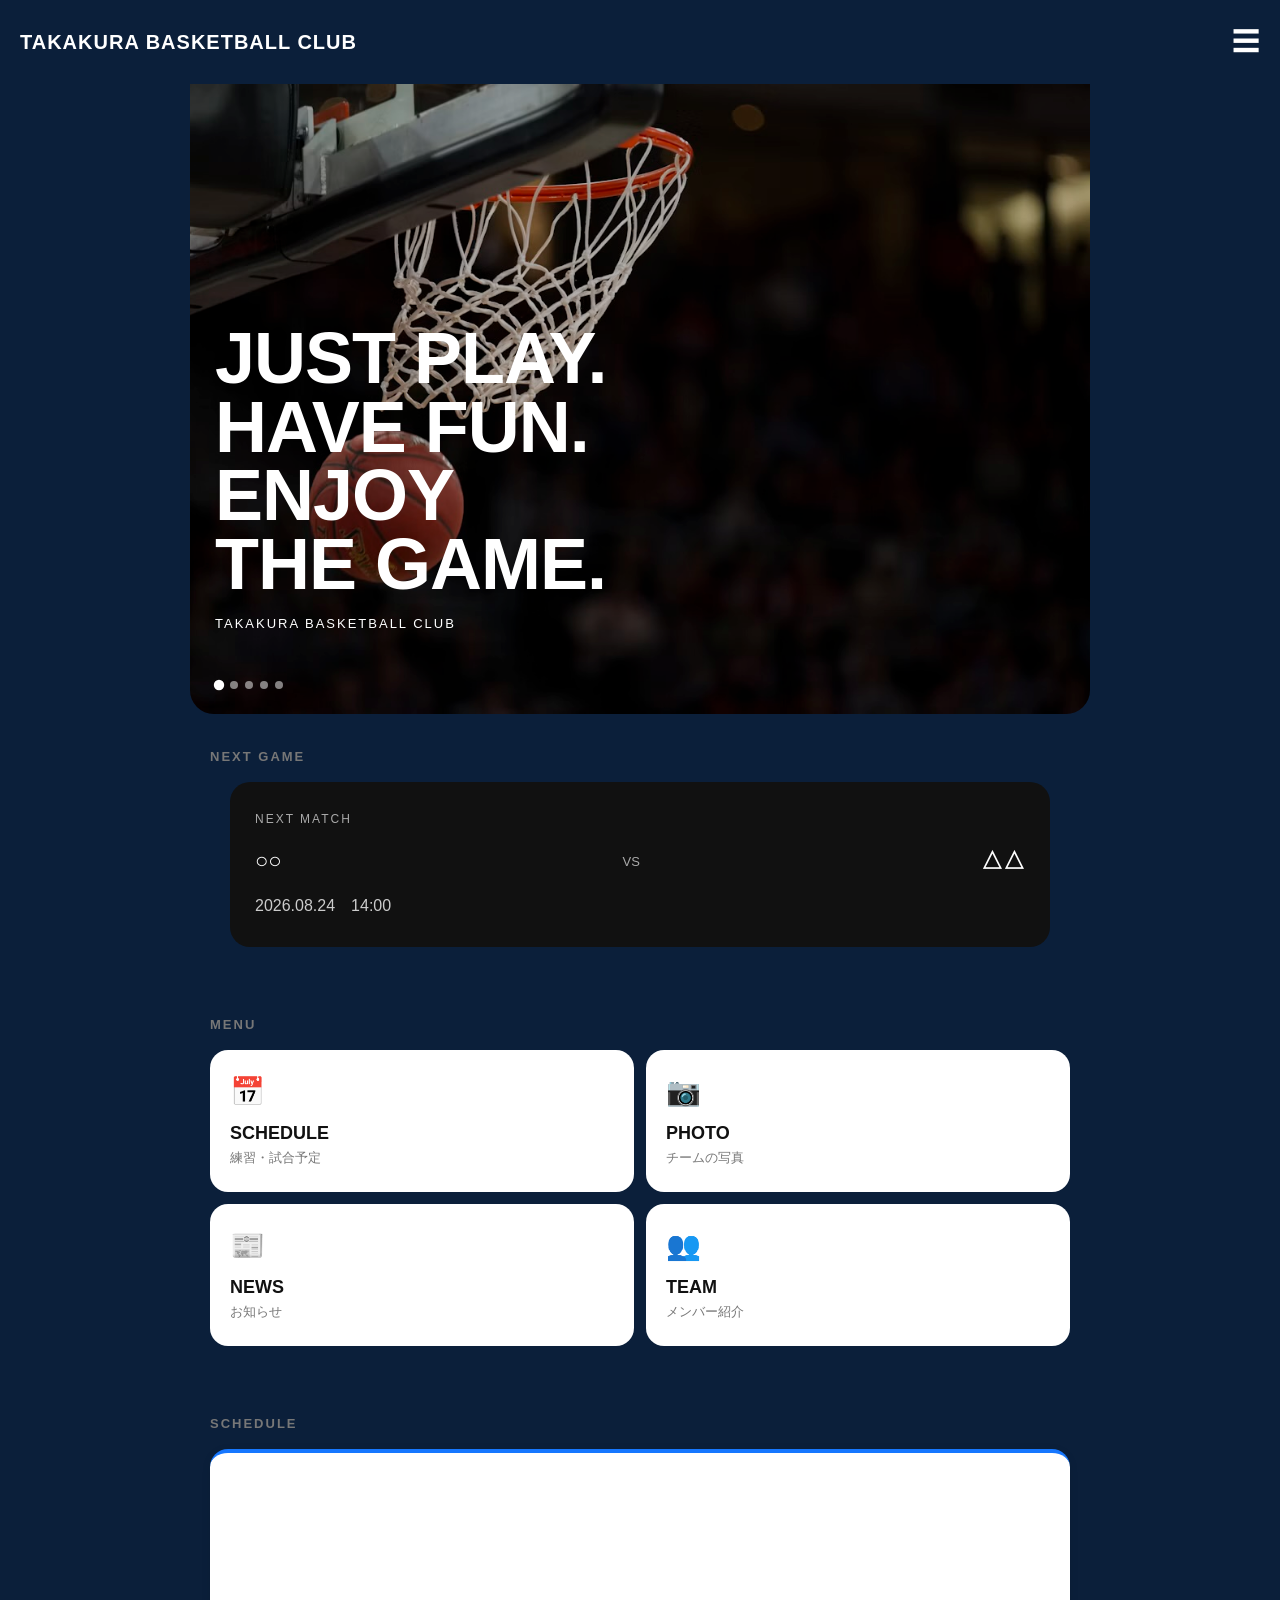
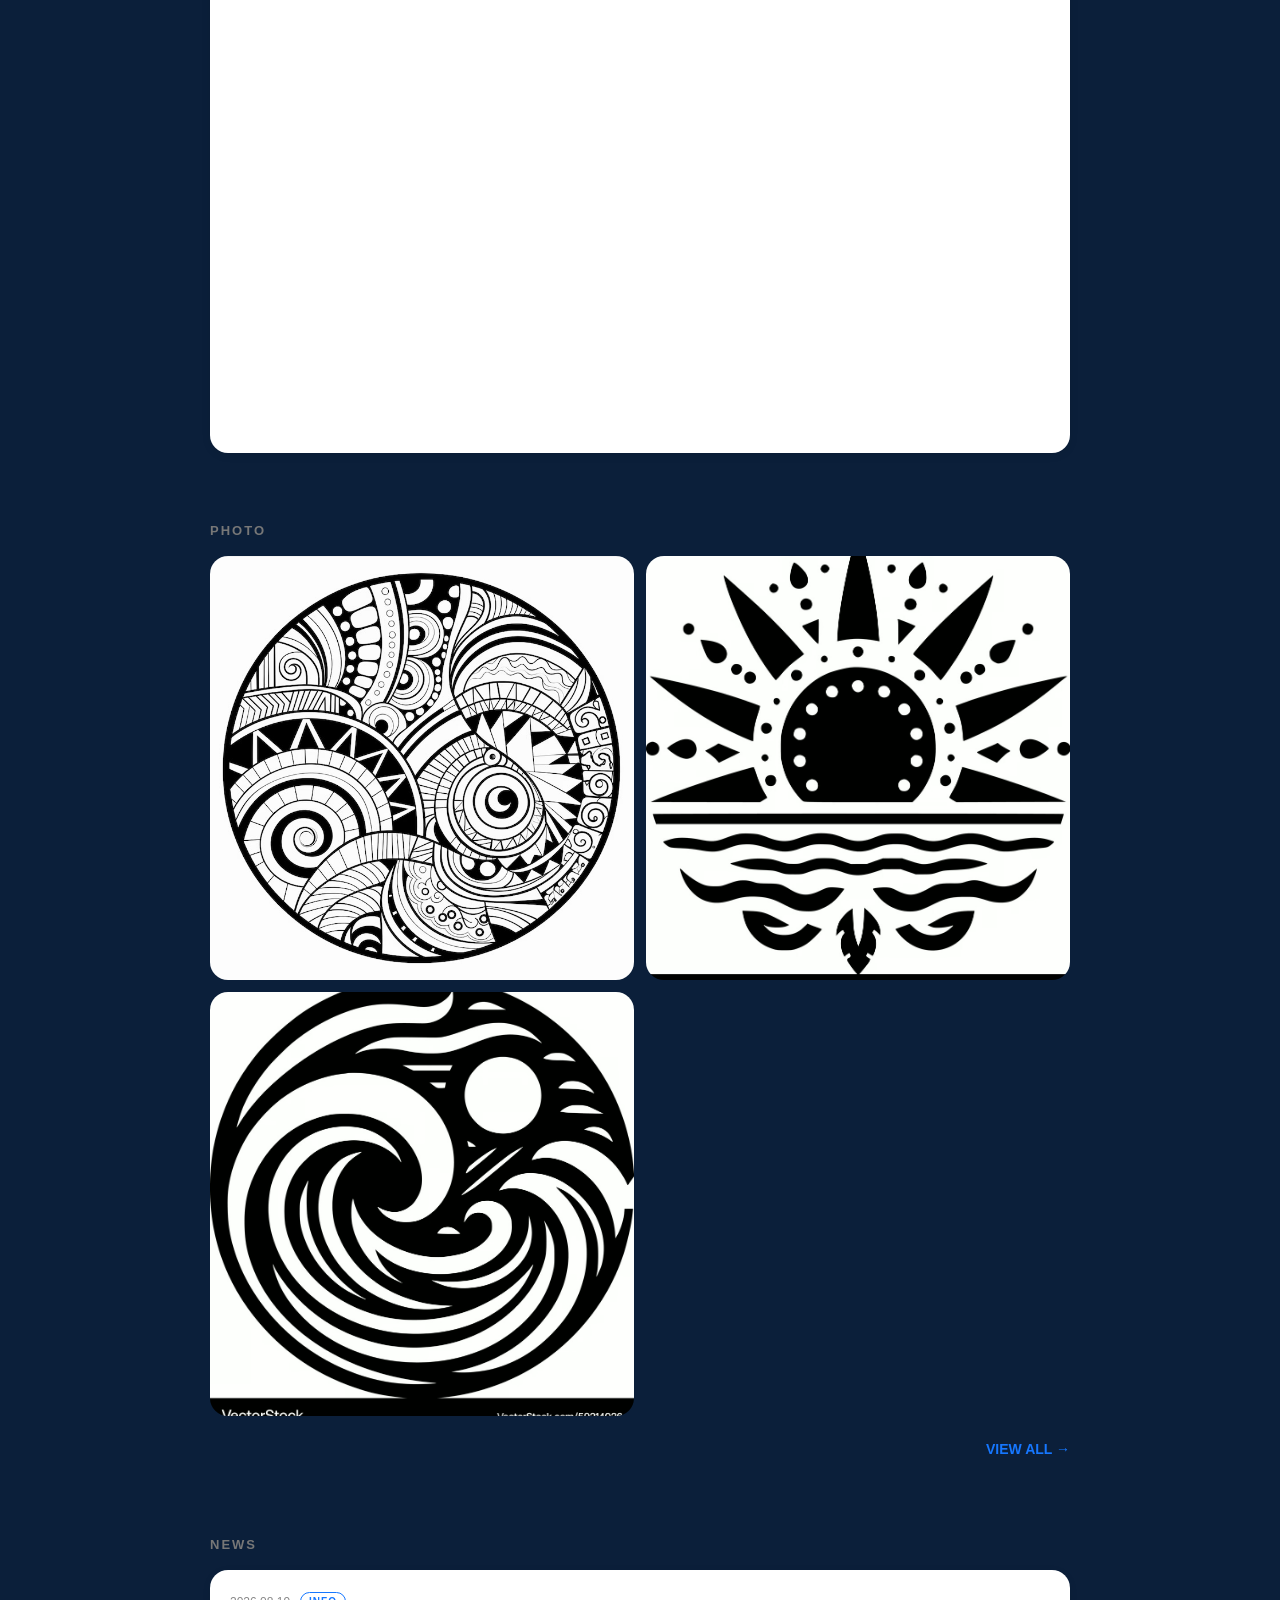
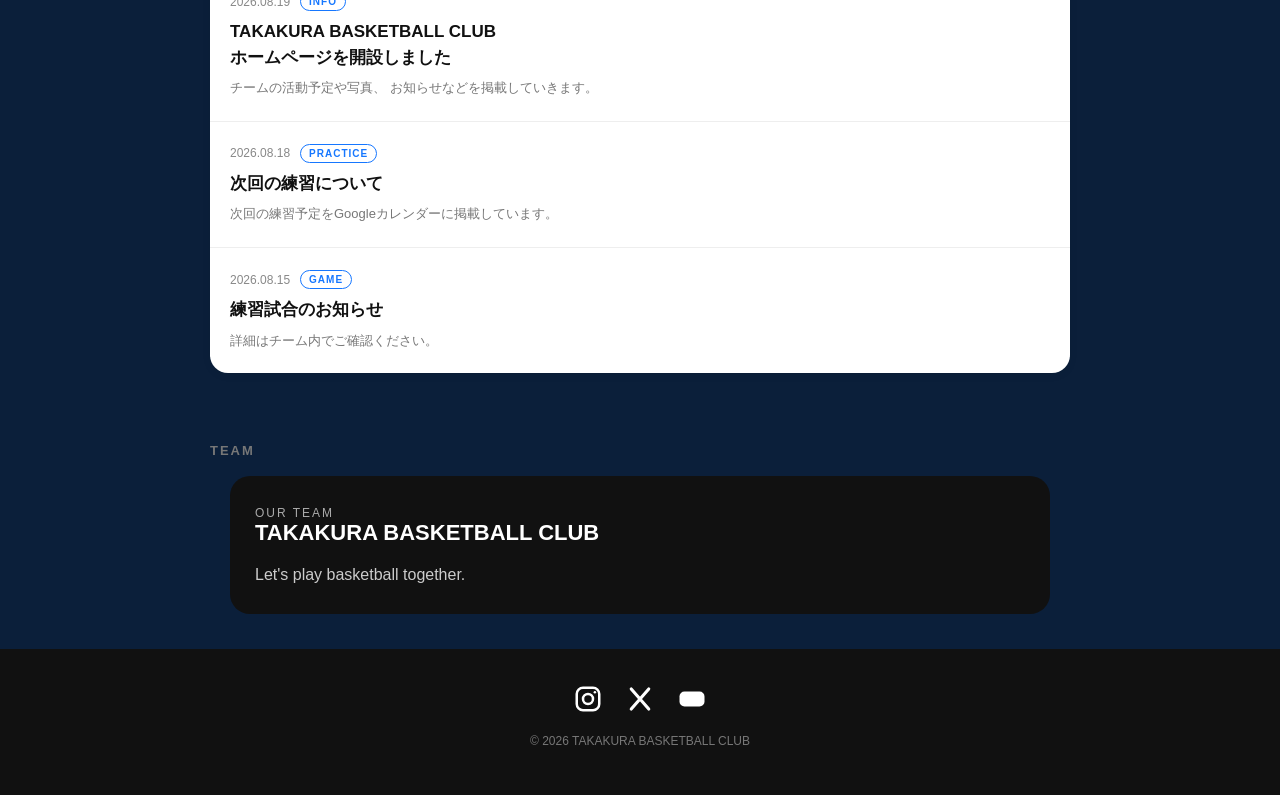
==== index.html @ fc7821ed "index.html を更新" ====
<!DOCTYPE html>
<html lang="ja">

<head>
  <meta charset="UTF-8">
  <meta name="viewport" content="width=device-width, initial-scale=1.0">

  <title>TAKAKURA BASKETBALL CLUB</title>

  <link rel="stylesheet" href="style.css">

  <link
    rel="icon"
    href="ED4C5B30-9C4A-443C-A6EE-A6A13FF634B4.jpeg">

  <link
    rel="apple-touch-icon"
    href="ED4C5B30-9C4A-443C-A6EE-A6A13FF634B4.jpeg">
</head>


<body>

  <!-- =========================
       HEADER
  ========================== -->

  <header>

    <h1>TAKAKURA BASKETBALL CLUB</h1>

    <button
      class="menu-button"
      onclick="toggleMenu()"
      aria-label="メニュー">

      ☰

    </button>

  </header>


  <!-- =========================
       MOBILE MENU
  ========================== -->

  <nav id="mobile-menu" class="mobile-menu">

    <a href="index.html">HOME</a>

    <a href="schedule.html">SCHEDULE</a>

    <a href="photo.html">PHOTO</a>

    <a href="news.html">NEWS</a>

    <a href="team.html">TEAM</a>
    
    <a href="access.html">ACCESS</a>

  </nav>


  <!-- =========================
       MAIN
  ========================== -->

  <main>


    <!-- =========================
         HERO CAROUSEL
    ========================== -->

    <div class="hero-carousel">

      <div class="hero-slides">

        <div class="hero-slide active">
          <img
            src="IMG_7666.jpeg"
            alt="TAKAKURA BASKETBALL CLUB">
        </div>

        <div class="hero-slide">
          <img
            src="IMG_7667.jpeg"
            alt="TAKAKURA BASKETBALL CLUB">
        </div>

        <div class="hero-slide">
          <img
            src="IMG_7668.jpeg"
            alt="TAKAKURA BASKETBALL CLUB">
        </div>

        <div class="hero-slide">
          <img
            src="IMG_7669.jpeg"
            alt="TAKAKURA BASKETBALL CLUB">
        </div>

        <div class="hero-slide">
          <img
            src="IMG_7670.jpeg"
            alt="TAKAKURA BASKETBALL CLUB">
        </div>

      </div>


      <!-- HERO TEXT -->

      <div class="hero-text">

        <h2>
          JUST PLAY.<br>
          HAVE FUN.<br>
          ENJOY<br>
          THE GAME.
        </h2>

        <p>TAKAKURA BASKETBALL CLUB</p>

      </div>


      <!-- HERO DOTS -->

      <div class="hero-dots">

        <button
          class="hero-dot active"
          onclick="showSlide(0)"
          aria-label="1枚目">
        </button>

        <button
          class="hero-dot"
          onclick="showSlide(1)"
          aria-label="2枚目">
        </button>

        <button
          class="hero-dot"
          onclick="showSlide(2)"
          aria-label="3枚目">
        </button>

        <button
          class="hero-dot"
          onclick="showSlide(3)"
          aria-label="4枚目">
        </button>

        <button
          class="hero-dot"
          onclick="showSlide(4)"
          aria-label="5枚目">
        </button>

      </div>

    </div>


    <!-- =========================
         NEXT GAME
    ========================== -->

    <section>

      <h2>NEXT GAME</h2>

      <div class="next-game">

        <div class="label">
          NEXT MATCH
        </div>

        <div class="match">

          <div class="team">○○</div>

          <div class="vs">VS</div>

          <div class="team">△△</div>

        </div>

        <div class="date">
          2026.08.24　14:00
        </div>

      </div>

    </section>


    <!-- =========================
         MENU
    ========================== -->

    <section>

      <h2>MENU</h2>

      <div class="cards">


        <!-- SCHEDULE -->

        <a href="schedule.html" class="card">

          <div class="card-icon">📅</div>

          <h3>SCHEDULE</h3>

          <p>練習・試合予定</p>

        </a>


        <!-- PHOTO -->

        <a href="photo.html" class="card">

          <div class="card-icon">📷</div>

          <h3>PHOTO</h3>

          <p>チームの写真</p>

        </a>


        <!-- NEWS -->

        <a href="news.html" class="card">

          <div class="card-icon">📰</div>

          <h3>NEWS</h3>

          <p>お知らせ</p>

        </a>


        <!-- TEAM -->

        <a href="team.html" class="card">

          <div class="card-icon">👥</div>

          <h3>TEAM</h3>

          <p>メンバー紹介</p>

        </a>

      </div>

    </section>


    <!-- =========================
         SCHEDULE
    ========================== -->

    <section id="schedule">

      <h2>SCHEDULE</h2>

      <div class="calendar-card">

        <iframe
          src="https://calendar.google.com/calendar/embed?src=590719e72a321ed0e61c6f2a40fccb9ac70e340b6d6cef74e78a7509a7b60d0a%40group.calendar.google.com&ctz=Asia%2FTokyo&mode=AGENDA"
          title="TAKAKURA BASKETBALL CLUB スケジュール"
          scrolling="no">
        </iframe>

      </div>

    </section>


    <!-- =========================
         PHOTO
    ========================== -->

    <section id="photo">

      <h2>PHOTO</h2>

      <div class="photo-grid">

        <img
          src="IMG_7628.jpeg"
          alt="TAKAKURA BASKETBALL CLUB チーム写真">

        <img
          src="IMG_7629.jpeg"
          alt="TAKAKURA BASKETBALL CLUB チーム写真">

        <img
          src="IMG_7630.jpeg"
          alt="TAKAKURA BASKETBALL CLUB チーム写真">

      </div>


      <a
        href="https://drive.google.com/drive/folders/1C9hTGLXTgDpgsu9-LzJbwQTJBK5W1DLP"
        class="view-all"
        target="_blank"
        rel="noopener noreferrer">

        VIEW ALL →

      </a>

    </section>


    <!-- =========================
         NEWS
    ========================== -->

    <section id="news">

      <h2>NEWS</h2>

      <div class="news-list">


        <article class="news-item">

          <div class="news-meta">

            <span class="news-date">
              2026.08.19
            </span>

            <span class="news-category">
              INFO
            </span>

          </div>

          <h3>
            TAKAKURA BASKETBALL CLUB<br>
            ホームページを開設しました
          </h3>

          <p>
            チームの活動予定や写真、
            お知らせなどを掲載していきます。
          </p>

        </article>


        <article class="news-item">

          <div class="news-meta">

            <span class="news-date">
              2026.08.18
            </span>

            <span class="news-category">
              PRACTICE
            </span>

          </div>

          <h3>
            次回の練習について
          </h3>

          <p>
            次回の練習予定をGoogleカレンダーに掲載しています。
          </p>

        </article>


        <article class="news-item">

          <div class="news-meta">

            <span class="news-date">
              2026.08.15
            </span>

            <span class="news-category">
              GAME
            </span>

          </div>

          <h3>
            練習試合のお知らせ
          </h3>

          <p>
            詳細はチーム内でご確認ください。
          </p>

        </article>

      </div>

    </section>


    <!-- =========================
         TEAM
    ========================== -->

    <section id="member">

      <h2>TEAM</h2>

      <div class="next-game">

        <div class="label">
          OUR TEAM
        </div>

        <div class="team">
          TAKAKURA BASKETBALL CLUB
        </div>

        <div class="date">
          Let's play basketball together.
        </div>

      </div>

    </section>


  </main>


  <!-- =========================
       FOOTER
  ========================== -->

  <footer>

    <div class="social-links">


      <!-- INSTAGRAM -->

      <a
        href="#"
        class="social-icon"
        aria-label="Instagram">

        <svg
          viewBox="0 0 24 24"
          aria-hidden="true">

          <rect
            x="3"
            y="3"
            width="18"
            height="18"
            rx="5"
            fill="none"
            stroke="currentColor"
            stroke-width="2">
          </rect>

          <circle
            cx="12"
            cy="12"
            r="4"
            fill="none"
            stroke="currentColor"
            stroke-width="2">
          </circle>

          <circle
            cx="17.5"
            cy="6.5"
            r="1"
            fill="currentColor">
          </circle>

        </svg>

      </a>


      <!-- X -->

      <a
        href="#"
        class="social-icon"
        aria-label="X">

        <svg
          viewBox="0 0 24 24"
          aria-hidden="true">

          <path
            d="M5 4 L19 20 M19 4 L5 20"
            fill="none"
            stroke="currentColor"
            stroke-width="2.5"
            stroke-linecap="round">
          </path>

        </svg>

      </a>


      <!-- YOUTUBE -->

      <a
        href="#"
        class="social-icon"
        aria-label="YouTube">

        <svg
          viewBox="0 0 24 24"
          aria-hidden="true">

          <rect
            x="2"
            y="6"
            width="20"
            height="12"
            rx="4"
            fill="currentColor">
          </rect>

          <polygon
            points="10,9 10,15 16,12"
            fill="white">
          </polygon>

        </svg>

      </a>

    </div>


    <p>
      © 2026 TAKAKURA BASKETBALL CLUB
    </p>

  </footer>


  <!-- JavaScript -->

  <script src="script.js"></script>

</body>

</html>
---- style.css ----
/* ==================================================
   01. BASIC
================================================== */

* {
  box-sizing: border-box;
}

html {
  scroll-behavior: smooth;
}

body {
  margin: 0;
  font-family:
    -apple-system,
    BlinkMacSystemFont,
    "Helvetica Neue",
    "Hiragino Kaku Gothic ProN",
    "Yu Gothic",
    sans-serif;

  background: #0b1f3a;
  color: #1677ff;
}


/* ==================================================
   02. HEADER
================================================== */

header {
  background: #0b1f3a;
  color: white;

  padding: 18px 20px;

  display: flex;
  justify-content: space-between;
  align-items: center;
}

header h1 {
  margin: 0;

  font-size: 20px;
  letter-spacing: 1px;
}


/* ==================================================
   03. HAMBURGER MENU
================================================== */

.menu-button {
  border: none;
  background: transparent;

  color: white;

  font-size: 28px;

  cursor: pointer;

  padding: 5px 0 5px 10px;
}

.mobile-menu {
  display: none;

  position: absolute;

  top: 70px;
  left: 0;
  right: 0;

  background: white;

  padding: 10px 20px 20px;

  box-shadow: 0 8px 20px rgba(0, 0, 0, 0.08);

  z-index: 999;
}

.mobile-menu.open {
  display: flex;
  flex-direction: column;
}

.mobile-menu a {
  padding: 16px 5px;

  border-bottom: 1px solid #eeeeee;

  color: #111111;

  text-decoration: none;

  font-size: 14px;
  font-weight: 700;
}

.mobile-menu a:last-child {
  border-bottom: none;
}

.mobile-menu a:active {
  color: #1677ff;
}


/* ==================================================
   04. MAIN
================================================== */

main {
  max-width: 900px;
  margin: 0 auto;
}


/* ==================================================
   05. HERO CAROUSEL
================================================== */

.hero-carousel {
  position: relative;

  width: 100%;
  height: 70vh;

  min-height: 430px;
  max-height: 700px;

  overflow: hidden;

  border-radius: 0 0 24px 24px;
}

.hero-slides {
  width: 100%;
  height: 100%;
}

.hero-slide {
  position: absolute;
  inset: 0;

  opacity: 0;

  transition: opacity 0.8s ease;
}

.hero-slide.active {
  opacity: 1;
}

.hero-slide img {
  width: 100%;
  height: 100%;

  object-fit: cover;

  display: block;
}


/* HERO OVERLAY */

.hero-carousel::after {
  content: "";

  position: absolute;
  inset: 0;

  background: rgba(0, 0, 0, 0.28);

  pointer-events: none;
}


/* HERO TEXT */

.hero-text {
  position: absolute;

  z-index: 2;

  left: 25px;
  bottom: 70px;

  color: white;
}

.hero-text h2 {
  margin: 0;

  font-size: clamp(36px, 9vw, 72px);

  line-height: 0.95;

  letter-spacing: -1px;
}

.hero-text p {
  margin-top: 18px;

  font-size: 13px;

  letter-spacing: 2px;
}


/* HERO DOTS */

.hero-dots {
  position: absolute;

  z-index: 3;

  bottom: 25px;
  left: 25px;

  display: flex;
  gap: 7px;
}

.hero-dot {
  width: 8px;
  height: 8px;

  padding: 0;

  border: none;

  border-radius: 50%;

  background: rgba(255, 255, 255, 0.5);

  cursor: pointer;
}

.hero-dot.active {
  background: white;

  transform: scale(1.3);
}


/* ==================================================
   06. COMMON SECTION
================================================== */

section {
  padding: 35px 20px;
}

section h2 {
  font-size: 13px;

  letter-spacing: 2px;

  margin: 0 0 18px;

  color: #777;
}


/* ==================================================
   07. NEXT GAME
================================================== */

.next-game {
  background: #111;

  color: white;

  border-radius: 20px;

  padding: 30px 25px;

  margin: 0 20px;
}

.next-game .label {
  color: #aaa;

  font-size: 12px;

  letter-spacing: 2px;
}

.match {
  display: flex;

  justify-content: space-between;
  align-items: center;

  margin-top: 20px;
}

.team {
  font-size: 22px;

  font-weight: bold;
}

.vs {
  font-size: 13px;

  color: #aaa;
}

.date {
  margin-top: 20px;

  color: #ccc;
}


/* ==================================================
   08. MENU CARDS
================================================== */

.cards {
  display: grid;

  grid-template-columns: repeat(2, 1fr);

  gap: 12px;
}

.card {
  background: white;

  border-radius: 18px;

  padding: 25px 20px;

  text-decoration: none;

  color: #111;

  transition: transform 0.2s;
}

.card:hover {
  transform: translateY(-3px);
}

.card-icon {
  font-size: 28px;
}

.card h3 {
  margin: 15px 0 5px;

  font-size: 18px;
}

.card p {
  margin: 0;

  font-size: 13px;

  color: #777;
}


/* ==================================================
   09. SCHEDULE / GOOGLE CALENDAR
================================================== */

.calendar-card {
  background: white;

  border-radius: 18px;

  overflow: hidden;

  border-top: 4px solid #1677ff;

  box-shadow: 0 2px 10px rgba(0, 0, 0, 0.08);
}

.calendar-card iframe,
.schedule-page-calendar iframe {
  width: 100%;

  height: 600px;

  border: 0;

  display: block;
}

.schedule-page-calendar {
  overflow: hidden;
}


/* ==================================================
   10. PHOTO
================================================== */

.photo-grid,
.photo-gallery {
  display: grid;

  grid-template-columns: repeat(2, 1fr);

  gap: 12px;
}

.photo-grid img {
  width: 100%;

  aspect-ratio: 1 / 1;

  object-fit: cover;

  border-radius: 18px;

  display: block;
}

.photo-item {
  overflow: hidden;

  border-radius: 18px;
}

.photo-item img {
  width: 100%;

  aspect-ratio: 1 / 1;

  object-fit: cover;

  display: block;

  cursor: pointer;

  transition: transform 0.2s ease;
}

.photo-item img:active {
  transform: scale(0.97);
}


/* VIEW ALL */

.view-all {
  display: block;

  margin-top: 15px;

  padding: 10px 0;

  background: transparent;

  color: #1677ff;

  font-size: 14px;

  font-weight: 700;

  text-align: right;

  text-decoration: none;
}

.view-all:hover {
  opacity: 0.7;
}


/* GOOGLE DRIVE */

.drive-card {
  margin-top: 10px;

  background: white;

  padding: 28px 22px;

  border-radius: 18px;

  text-align: center;

  box-shadow: 0 2px 10px rgba(0, 0, 0, 0.06);
}

.drive-icon {
  font-size: 32px;

  margin-bottom: 10px;
}

.drive-card h3 {
  margin: 0 0 8px;

  font-size: 18px;
}

.drive-card p {
  margin: 0 0 20px;

  color: #777;

  font-size: 13px;

  line-height: 1.7;
}

.drive-button {
  display: inline-block;

  background: #1677ff;

  color: white;

  padding: 12px 18px;

  border-radius: 12px;

  font-size: 13px;

  font-weight: 700;

  text-decoration: none;
}

.drive-button:hover {
  opacity: 0.8;
}


/* ==================================================
   11. PHOTO MODAL
================================================== */

.photo-modal {
  display: none;

  position: fixed;

  z-index: 9999;

  inset: 0;

  background: rgba(0, 0, 0, 0.94);

  align-items: center;
  justify-content: center;

  padding: 20px;
}

.photo-modal img {
  max-width: 90%;

  max-height: 85vh;

  object-fit: contain;

  border-radius: 10px;

  user-select: none;
}

.photo-close,
.photo-prev,
.photo-next {
  position: absolute;

  border: none;

  background: transparent;

  color: white;

  cursor: pointer;

  z-index: 10000;
}

.photo-close {
  top: 15px;
  right: 20px;

  font-size: 40px;
}

.photo-prev {
  left: 10px;

  top: 50%;

  transform: translateY(-50%);

  font-size: 50px;
}

.photo-next {
  right: 10px;

  top: 50%;

  transform: translateY(-50%);

  font-size: 50px;
}


/* ==================================================
   12. NEWS
================================================== */

.news-list {
  background: white;

  border-radius: 18px;

  overflow: hidden;

  box-shadow: 0 2px 10px rgba(0, 0, 0, 0.06);
}

.news-item {
  padding: 22px 20px;

  border-bottom: 1px solid #eeeeee;
}

.news-item:last-child {
  border-bottom: none;
}

.news-meta {
  display: flex;

  align-items: center;

  gap: 10px;

  margin-bottom: 8px;
}

.news-date {
  font-size: 12px;

  color: #888888;
}

.news-category {
  font-size: 10px;

  font-weight: 700;

  letter-spacing: 1px;

  color: #1677ff;

  border: 1px solid #1677ff;

  border-radius: 20px;

  padding: 3px 8px;
}

.news-item h3 {
  margin: 0;

  font-size: 17px;

  line-height: 1.5;

  color: #111111;
}

.news-item p {
  margin: 8px 0 0;

  font-size: 13px;

  color: #777777;

  line-height: 1.6;
}


/* ==================================================
   13. TEAM
================================================== */

.home-link {
  color: #1677ff;

  text-decoration: none;

  font-size: 13px;

  font-weight: 700;
}

.page-title {
  padding-top: 20px;
}

.page-label {
  color: #1677ff;

  font-size: 12px;

  font-weight: 700;

  letter-spacing: 1.5px;

  margin-bottom: 5px;
}

.team-card {
  background: white;

  padding: 28px 22px;

  border-radius: 18px;

  box-shadow: 0 2px 10px rgba(0, 0, 0, 0.06);
}

.team-card h3 {
  margin: 12px 0 18px;

  font-size: 25px;

  line-height: 1.2;
}

.team-card p {
  color: #666;

  font-size: 14px;

  line-height: 1.8;
}


/* ACTIVITY */

.activity-list {
  display: flex;

  flex-direction: column;

  gap: 12px;
}

.activity-item {
  display: flex;

  gap: 15px;

  align-items: flex-start;

  background: white;

  padding: 20px;

  border-radius: 18px;

  box-shadow: 0 2px 10px rgba(0, 0, 0, 0.06);
}

.activity-icon {
  font-size: 28px;

  flex-shrink: 0;
}

.activity-item h3 {
  margin: 0 0 5px;

  font-size: 16px;
}

.activity-item p {
  margin: 0;

  color: #666;

  font-size: 13px;

  line-height: 1.7;
}

.back-home {
  text-align: center;
}


/* ==================================================
   14. FOOTER
================================================== */

footer {
  background: #111;

  color: #777;

  text-align: center;

  padding: 35px 20px;

  font-size: 12px;
}

.social-links {
  display: flex;

  justify-content: center;
  align-items: center;

  gap: 22px;

  margin-bottom: 20px;
}

.social-icon {
  width: 30px;
  height: 30px;

  display: flex;

  align-items: center;
  justify-content: center;

  color: white;

  text-decoration: none;

  transition: transform 0.2s ease;
}

.social-icon svg {
  width: 100%;
  height: 100%;
}

.social-icon:active {
  transform: scale(0.9);
}


/* ==================================================
   15. MOBILE
================================================== */

@media (max-width: 600px) {

  .hero-carousel {
    min-height: 430px;
  }

  .cards {
    grid-template-columns: 1fr 1fr;
  }

  .card {
    padding: 20px 15px;
  }

  .team {
    font-size: 18px;
  }

}
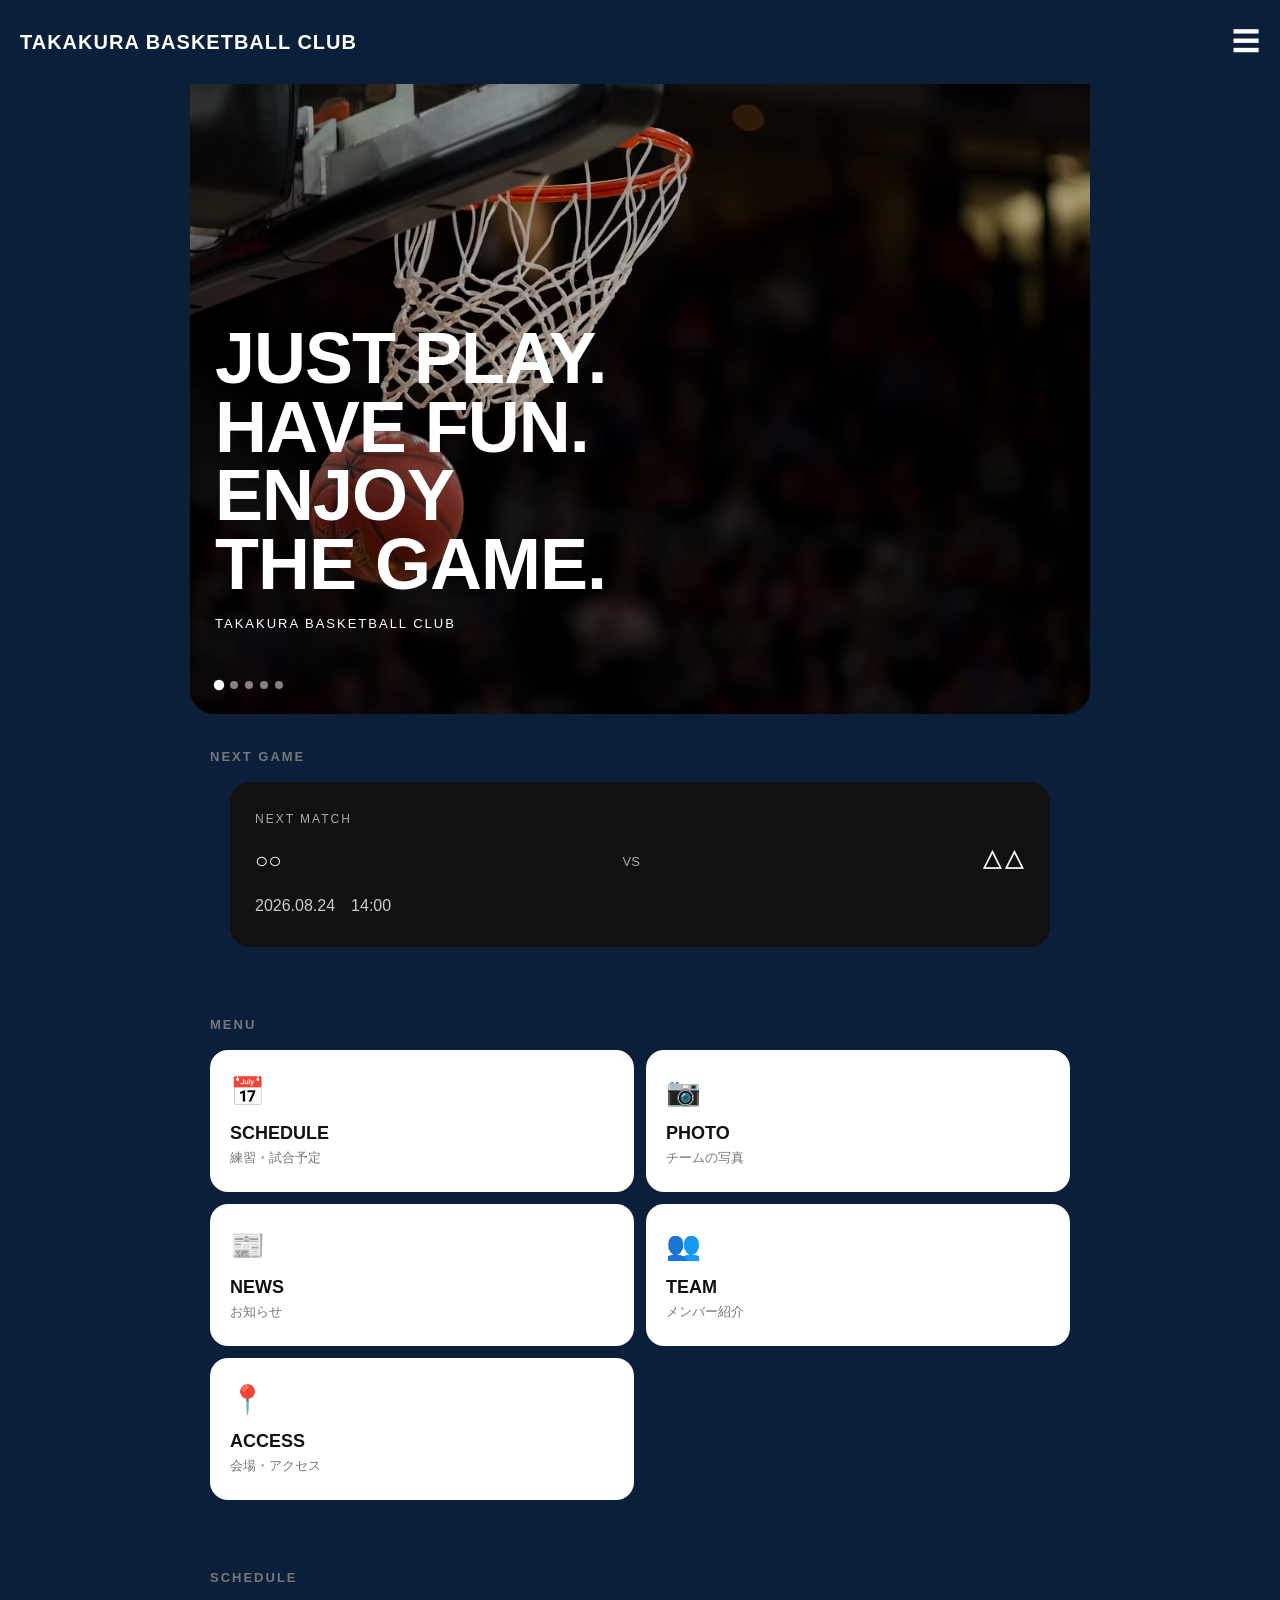
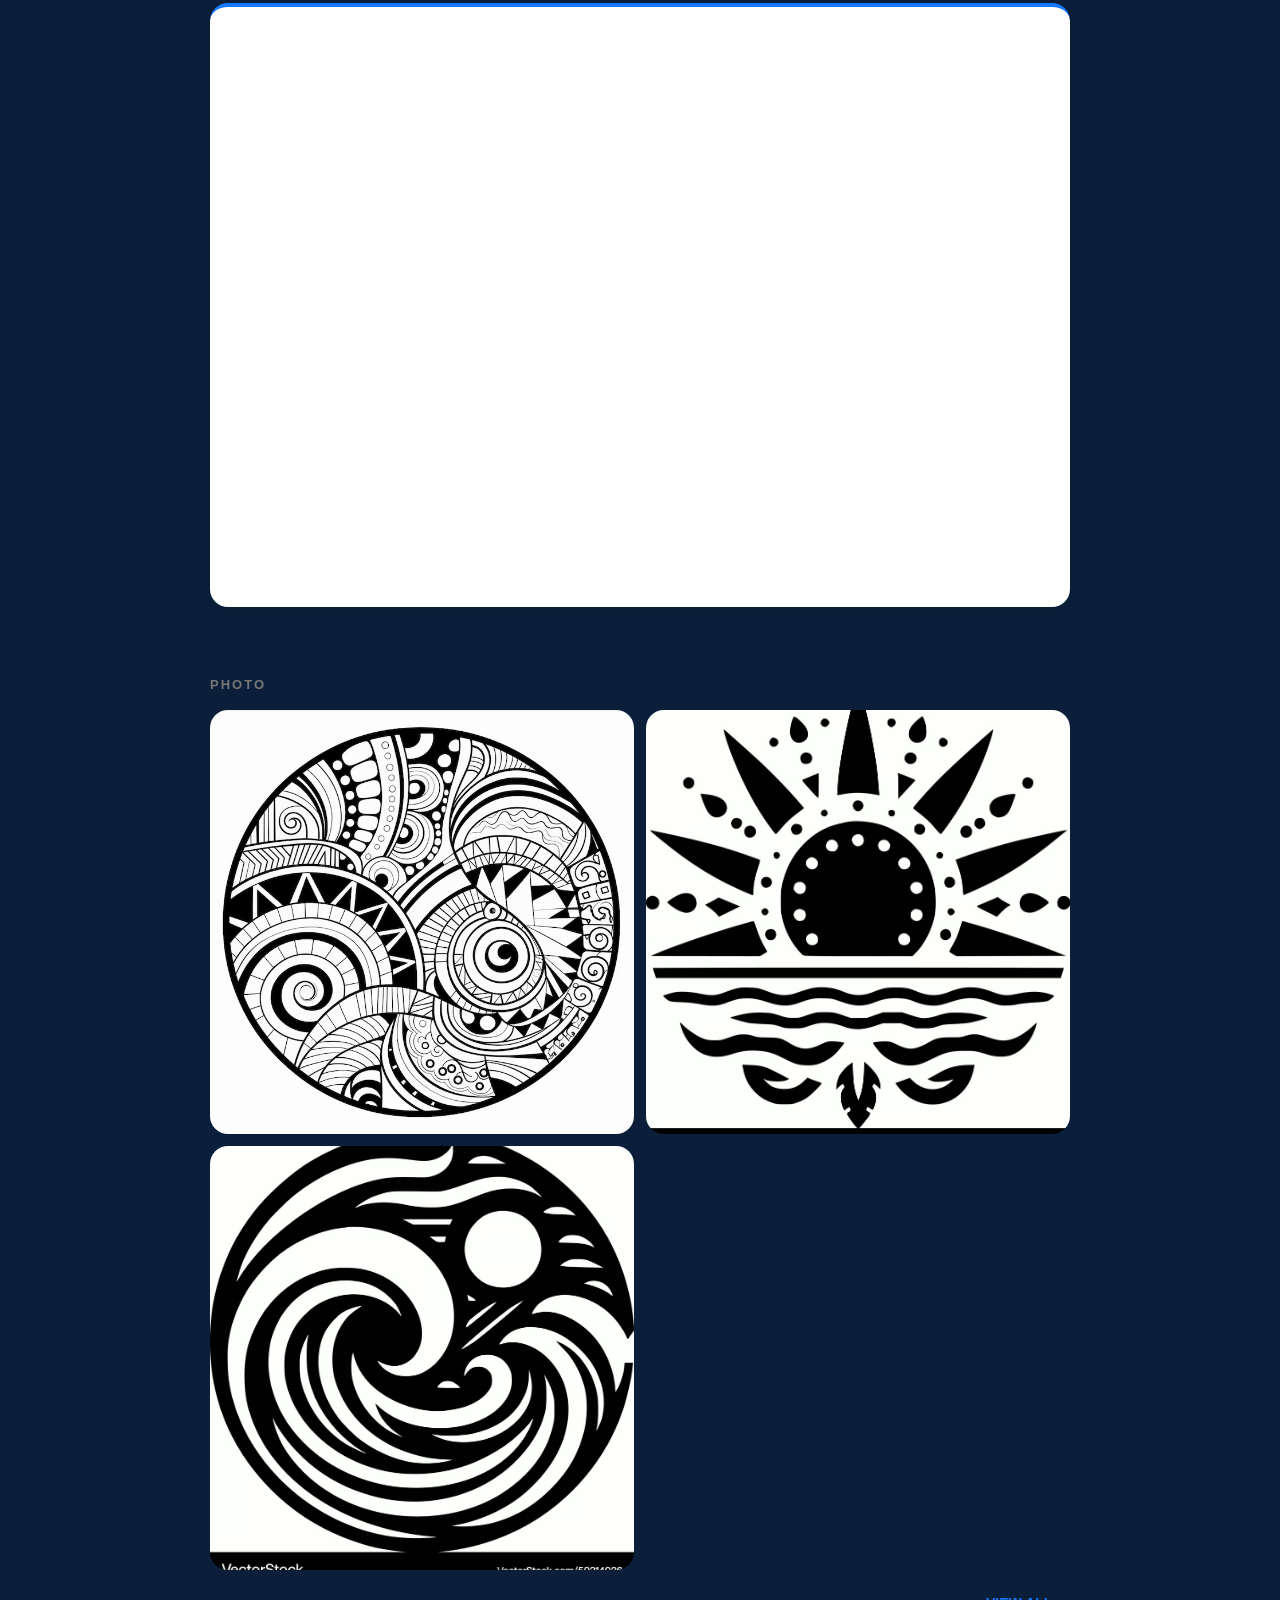
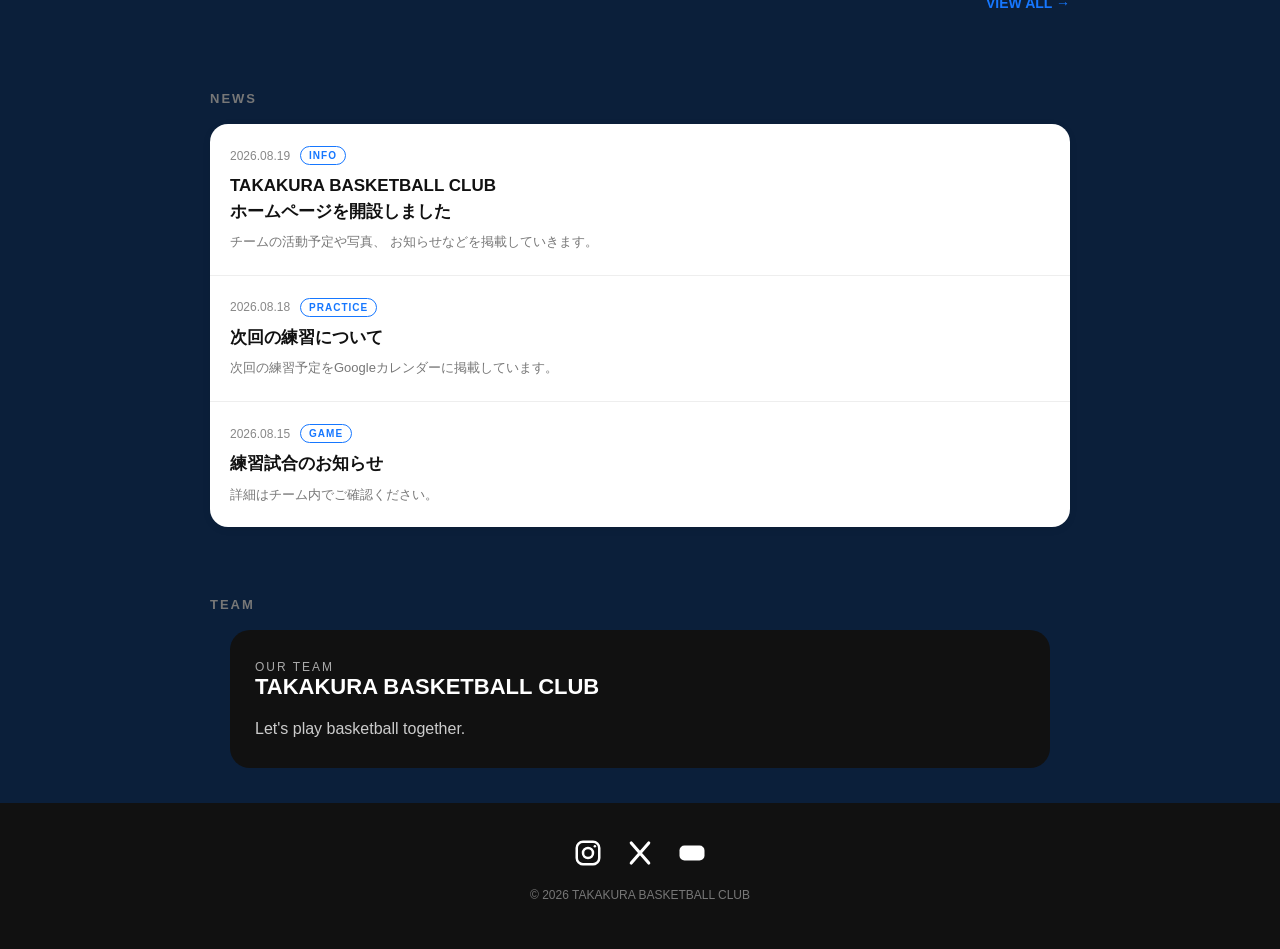
==== commit b3ee3512: "index.html を更新" ====
--- a/index.html
+++ b/index.html
@@ -259,6 +259,16 @@
           <p>メンバー紹介</p>
 
         </a>
+
+<a href="access.html" class="card">
+
+  <div class="card-icon">📍</div>
+
+  <h3>ACCESS</h3>
+
+  <p>会場・アクセス</p>
+
+</a>
 
       </div>
 
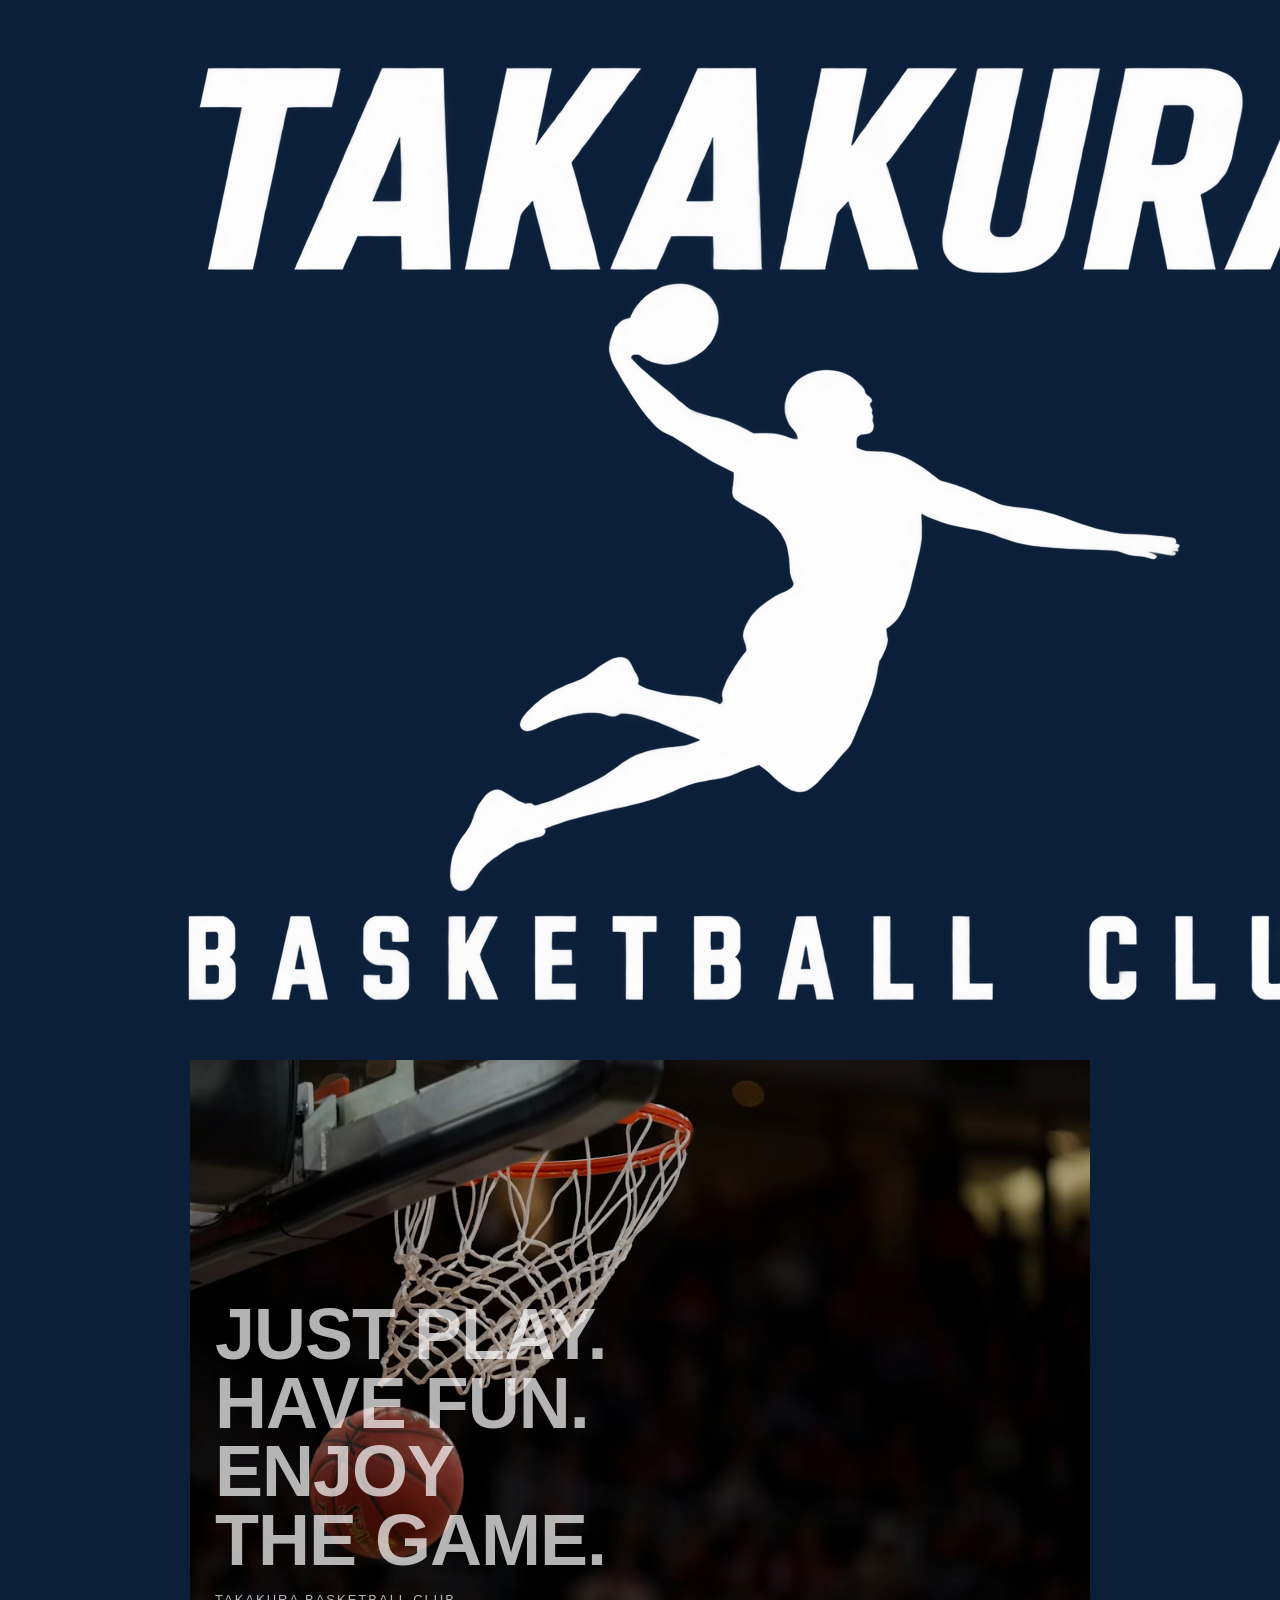
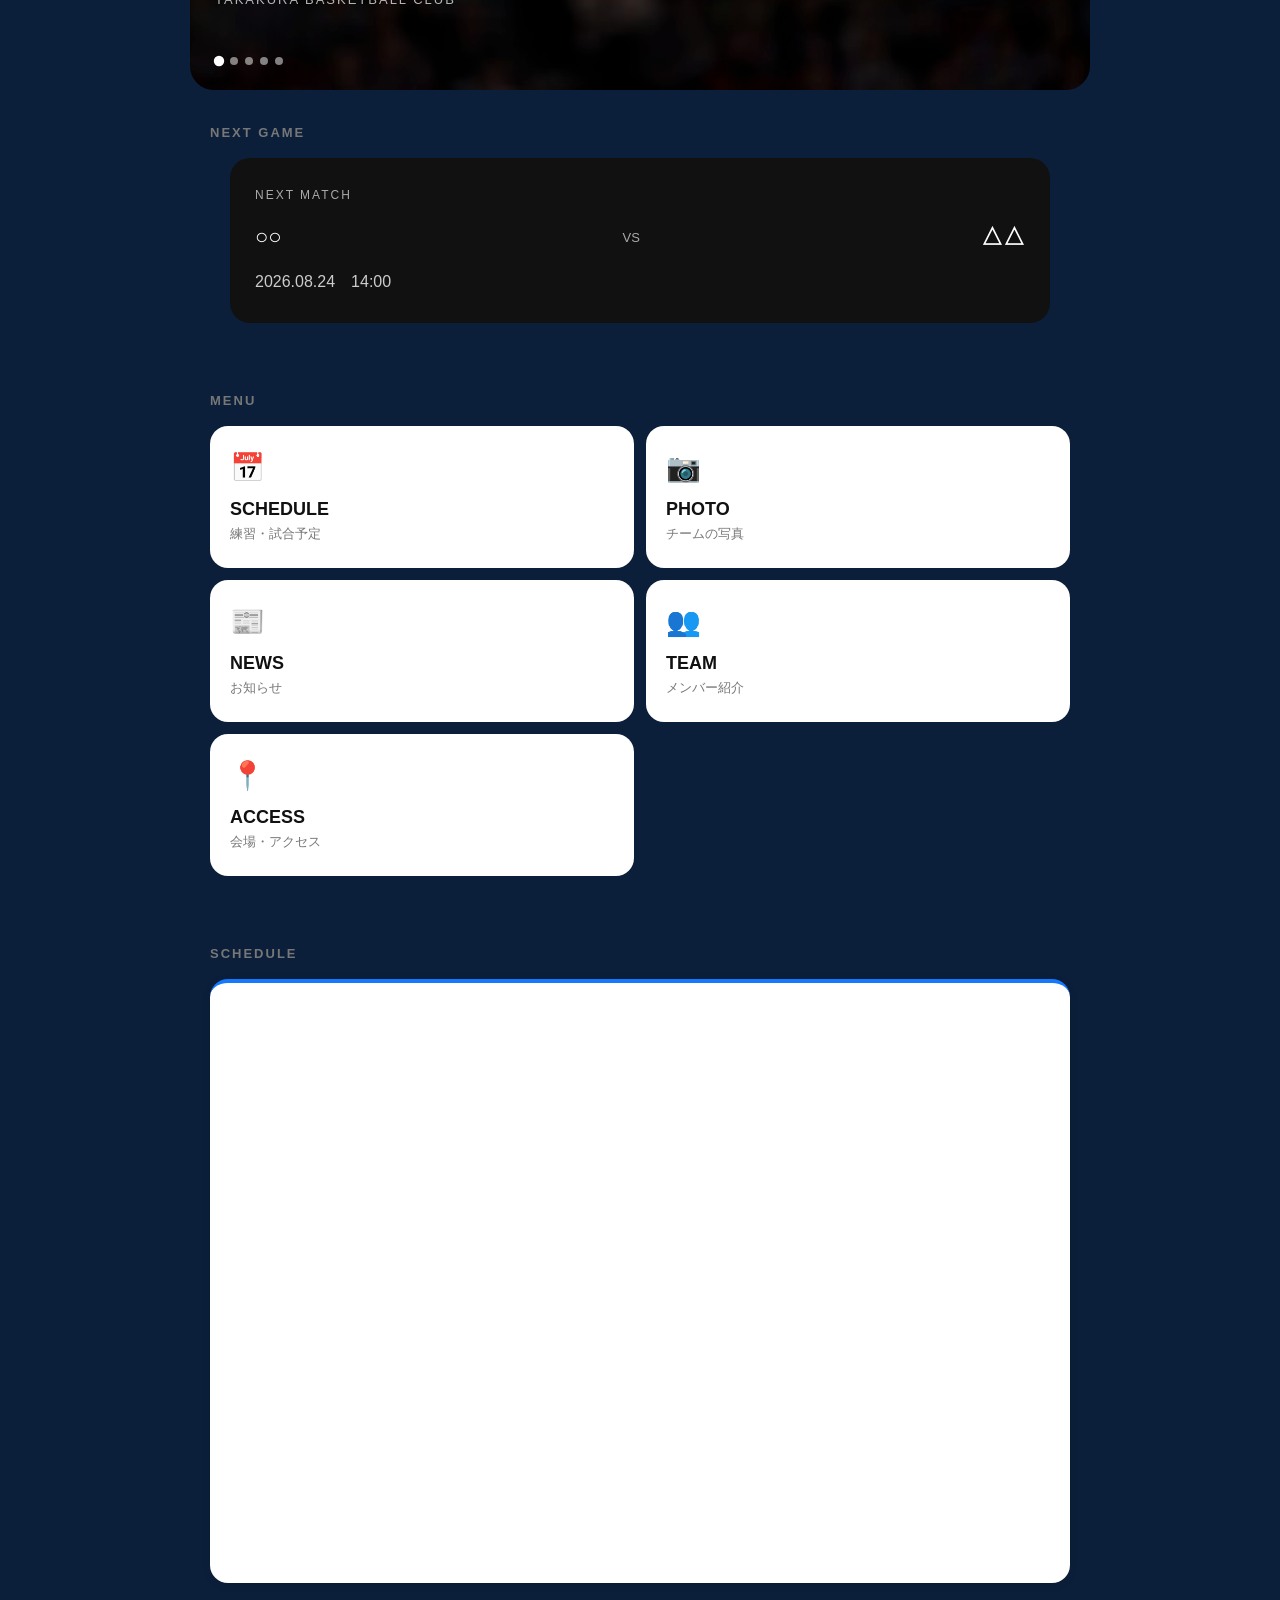
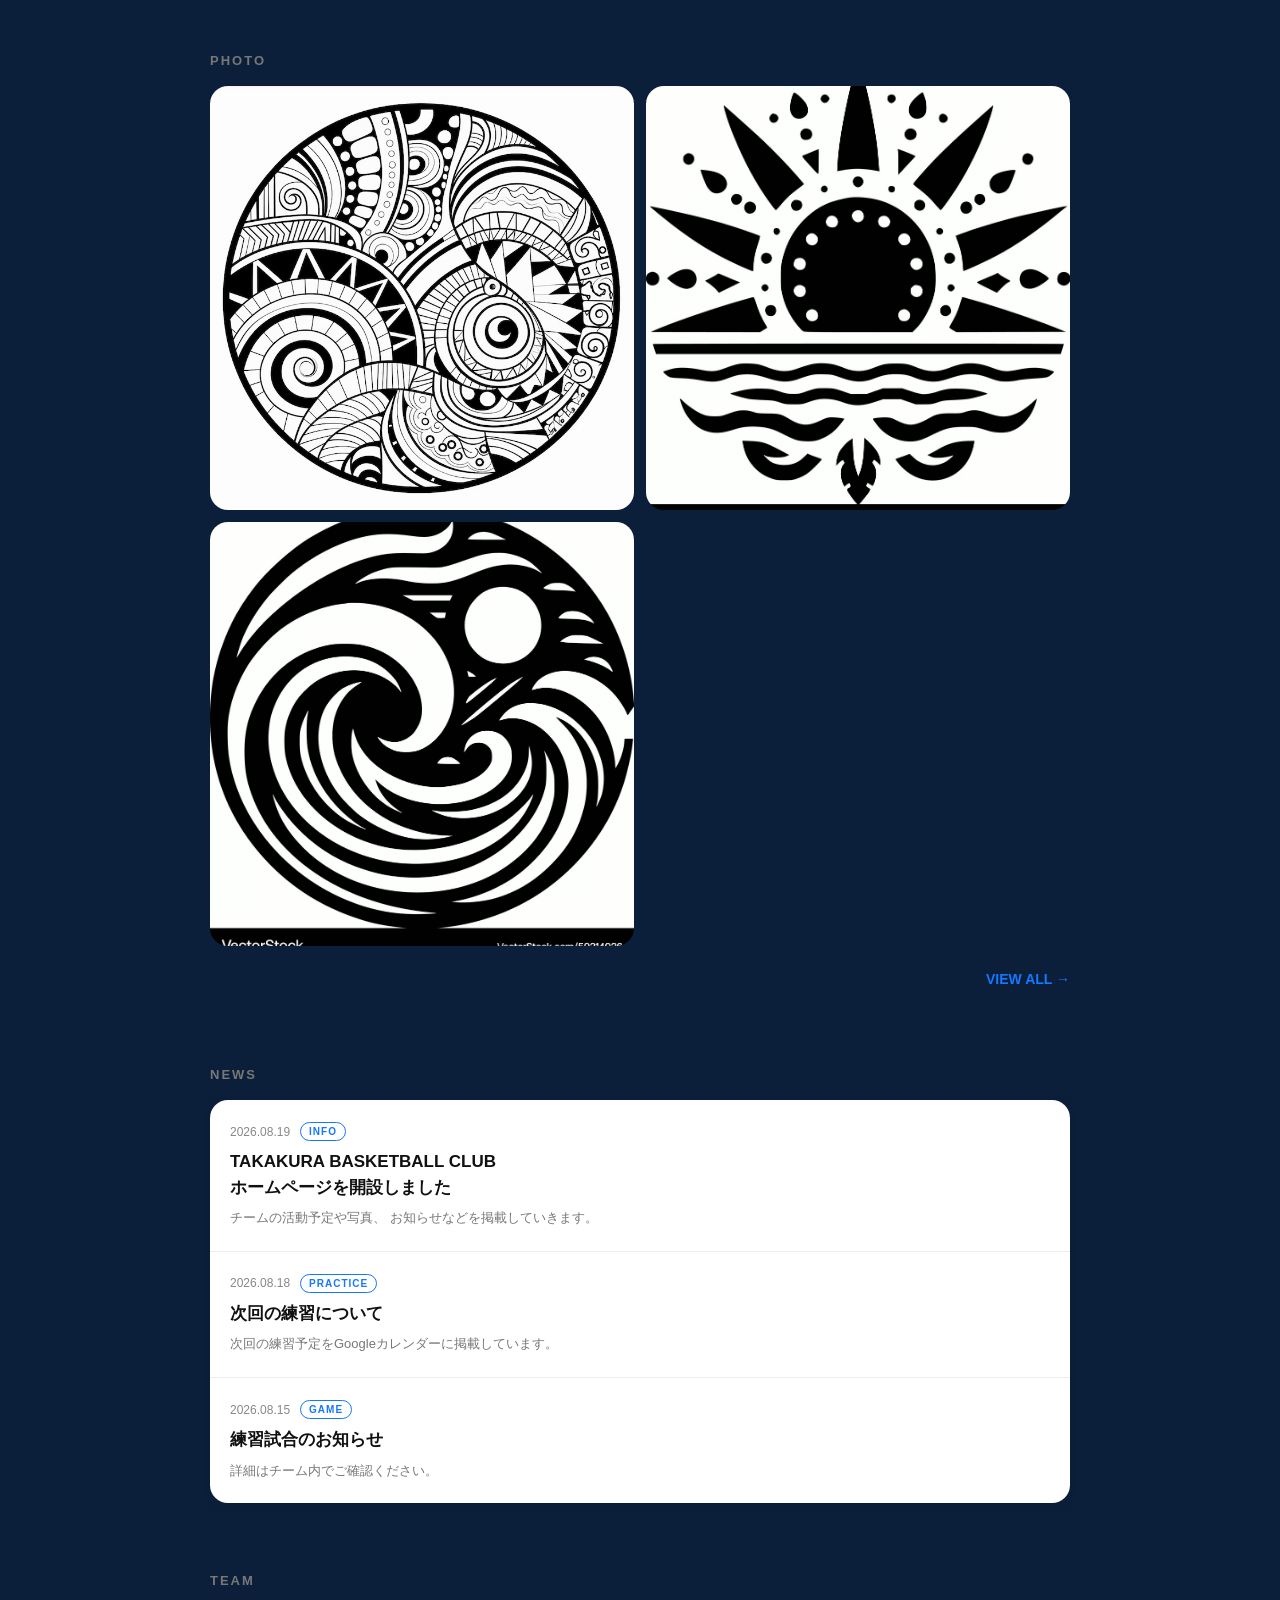
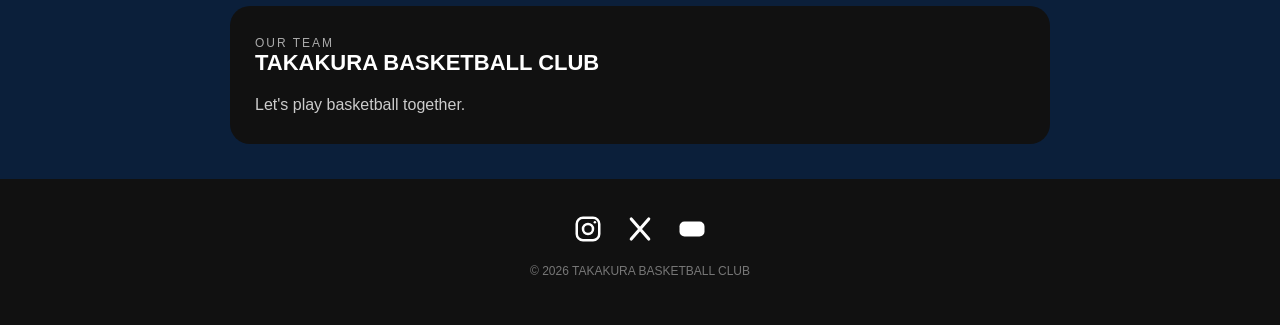
==== commit 3091aef4: "index.html を更新" ====
--- a/index.html
+++ b/index.html
@@ -25,20 +25,26 @@
        HEADER
   ========================== -->
 
-  <header>
-
-    <h1>TAKAKURA BASKETBALL CLUB</h1>
-
-    <button
-      class="menu-button"
-      onclick="toggleMenu()"
-      aria-label="メニュー">
-
-      ☰
-
-    </button>
-
-  </header>
+<header>
+
+  <img
+    src="TAKAKURAlogo01.png"
+    alt="TAKAKURA BASKETBALL CLUB ロゴ"
+    class="header-logo"
+  >
+
+  <h1>TAKAKURA BASKETBALL CLUB</h1>
+
+  <button
+    class="menu-button"
+    onclick="toggleMenu()"
+    aria-label="メニュー">
+
+    ☰
+
+  </button>
+
+</header>
 
 
   <!-- =========================
--- a/style.css
+++ b/style.css
@@ -74,7 +74,7 @@
   left: 0;
   right: 0;
 
-  background: white;
+  background:rgba(255, 255, 255, 0.8);
 
   padding: 10px 20px 20px;
 
@@ -190,7 +190,7 @@
   left: 25px;
   bottom: 70px;
 
-  color: white;
+color: rgba(255, 255, 255, 0.7);
 }
 
 .hero-text h2 {
@@ -877,4 +877,100 @@
     font-size: 18px;
   }
 
+}
+
+/* ==================================================
+   16. ACCESS
+================================================== */
+
+.access-layout {
+  display: grid;
+  grid-template-columns: 1.5fr 1fr;
+  gap: 20px;
+  align-items: stretch;
+}
+
+.access-map {
+  background: white;
+  border-radius: 18px;
+  overflow: hidden;
+  min-height: 420px;
+  box-shadow: 0 2px 10px rgba(0, 0, 0, 0.06);
+}
+
+.access-map iframe {
+  width: 100%;
+  height: 100%;
+  min-height: 420px;
+  border: 0;
+  display: block;
+}
+
+.access-info {
+  background: white;
+  border-radius: 18px;
+  padding: 30px 25px;
+  box-shadow: 0 2px 10px rgba(0, 0, 0, 0.06);
+
+  display: flex;
+  flex-direction: column;
+  justify-content: center;
+}
+
+.access-info h3 {
+  margin: 10px 0 15px;
+  font-size: 24px;
+  line-height: 1.4;
+  color: #111;
+}
+
+.access-info .venue-name {
+  margin: 0 0 15px;
+  font-size: 16px;
+  font-weight: 700;
+  color: #333;
+}
+
+.access-info .address {
+  margin: 0 0 15px;
+  font-size: 14px;
+  line-height: 1.8;
+  color: #555;
+}
+
+.access-info .access-description {
+  margin: 0 0 25px;
+  font-size: 13px;
+  line-height: 1.8;
+  color: #777;
+}
+
+
+/* =========================
+   MOBILE
+========================= */
+
+@media (max-width: 600px) {
+
+  .access-layout {
+    grid-template-columns: 1fr;
+    gap: 15px;
+  }
+
+  .access-map {
+    min-height: 300px;
+  }
+
+  .access-map iframe {
+    min-height: 300px;
+  }
+
+  .access-info {
+    padding: 25px 20px;
+  }
+
+  .access-info h3 {
+    font-size: 21px;
+  }
+
 }
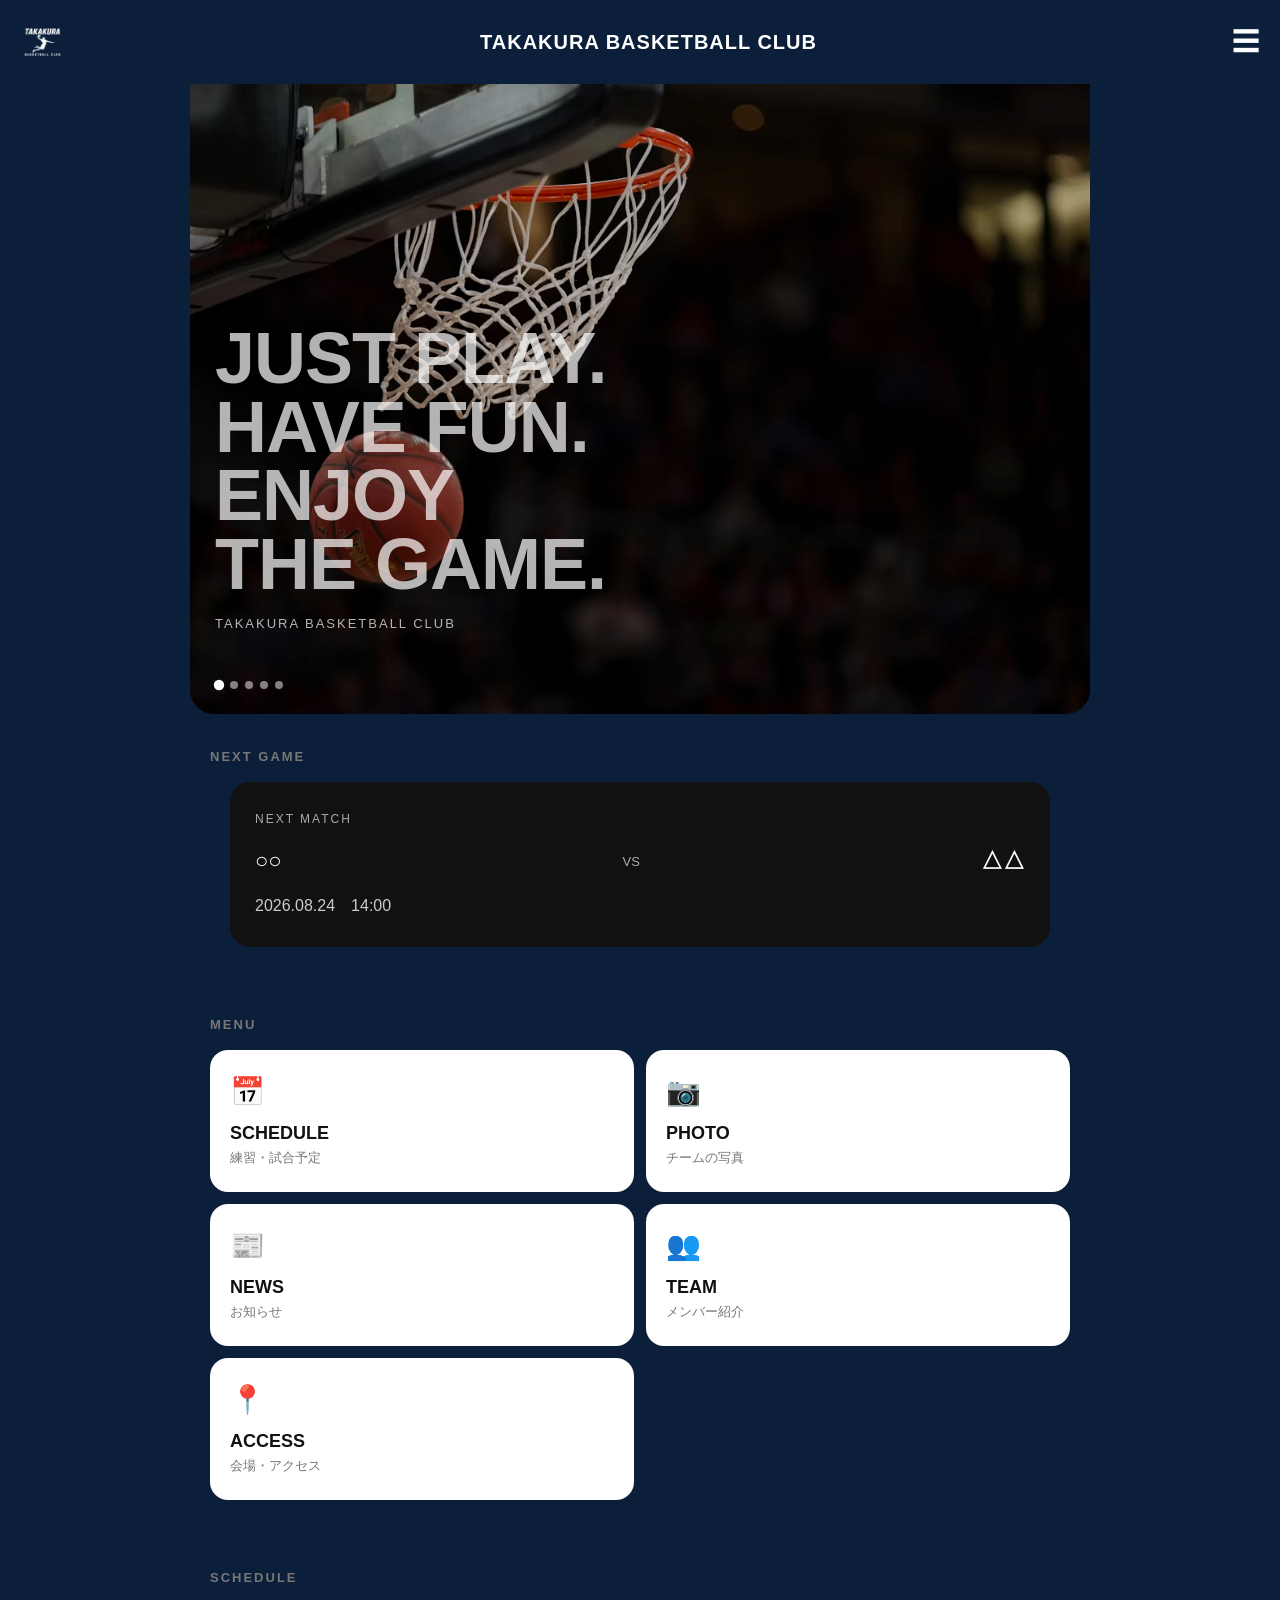
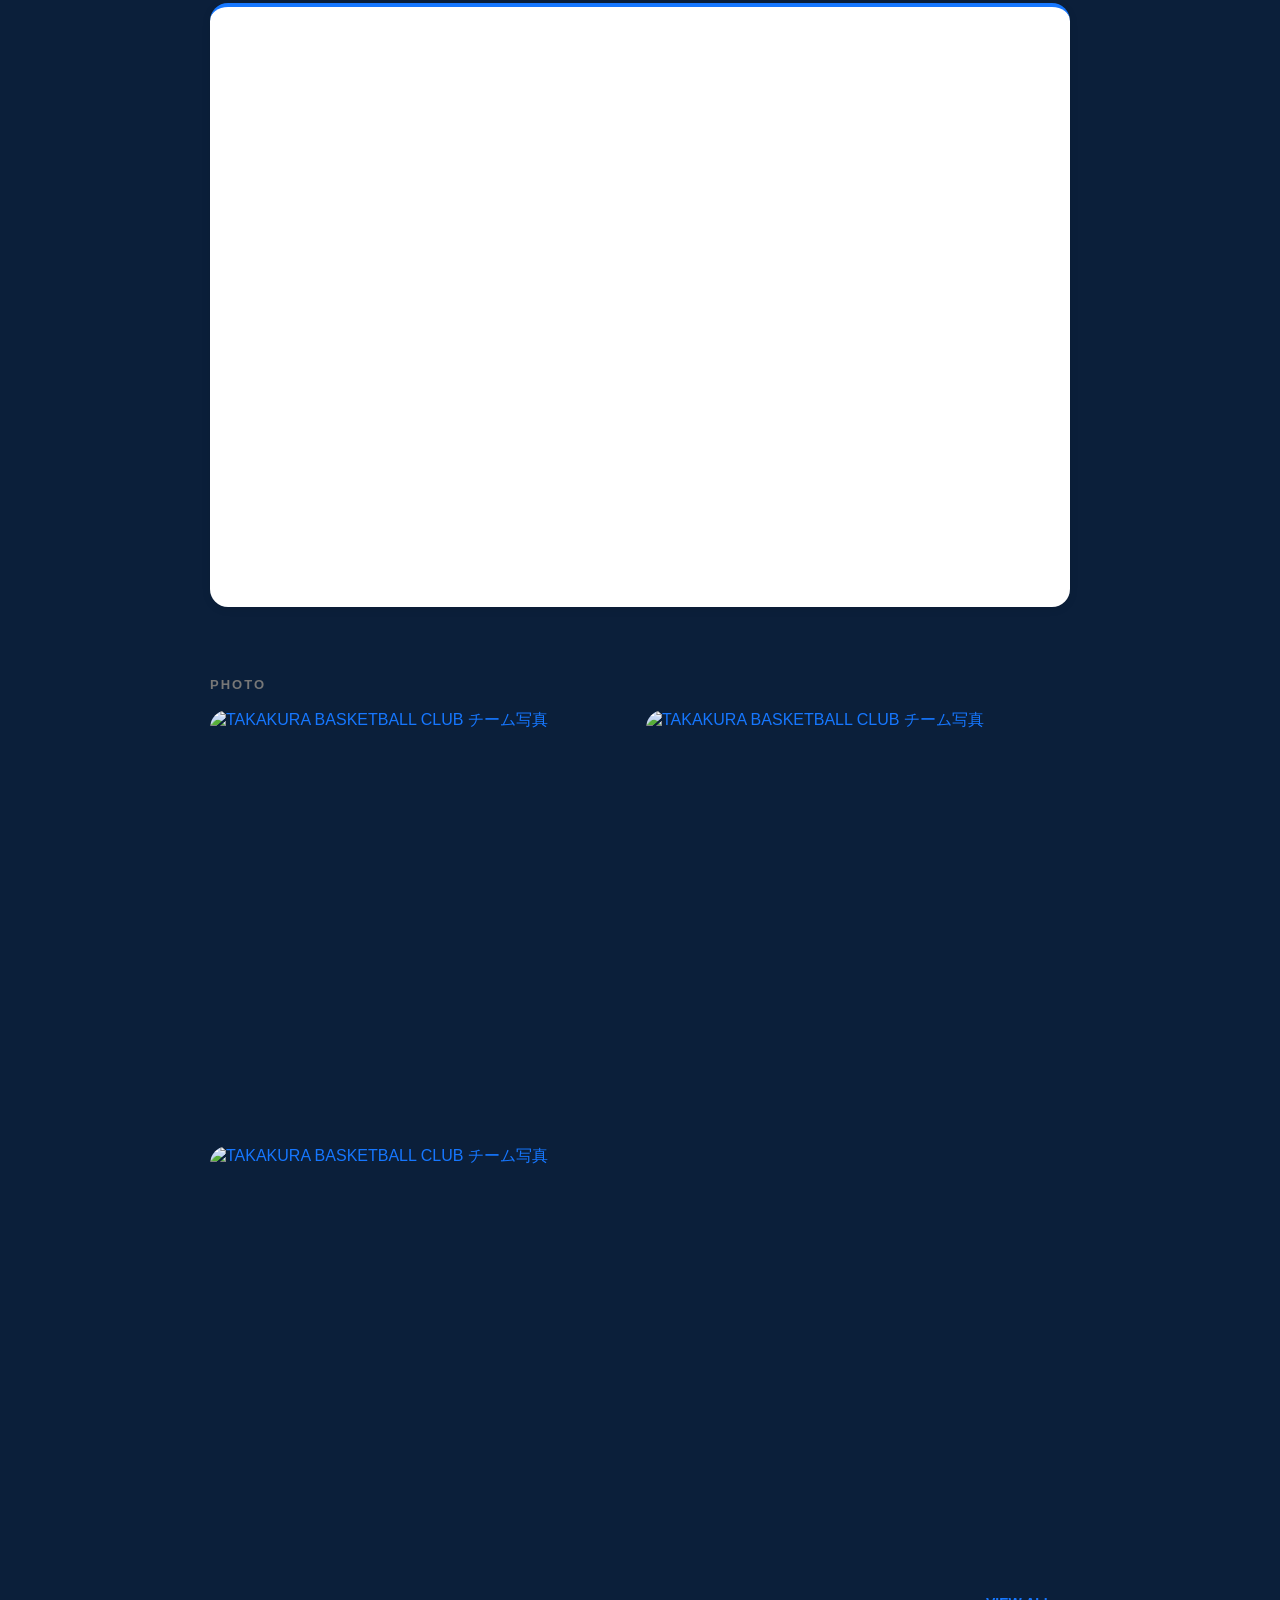
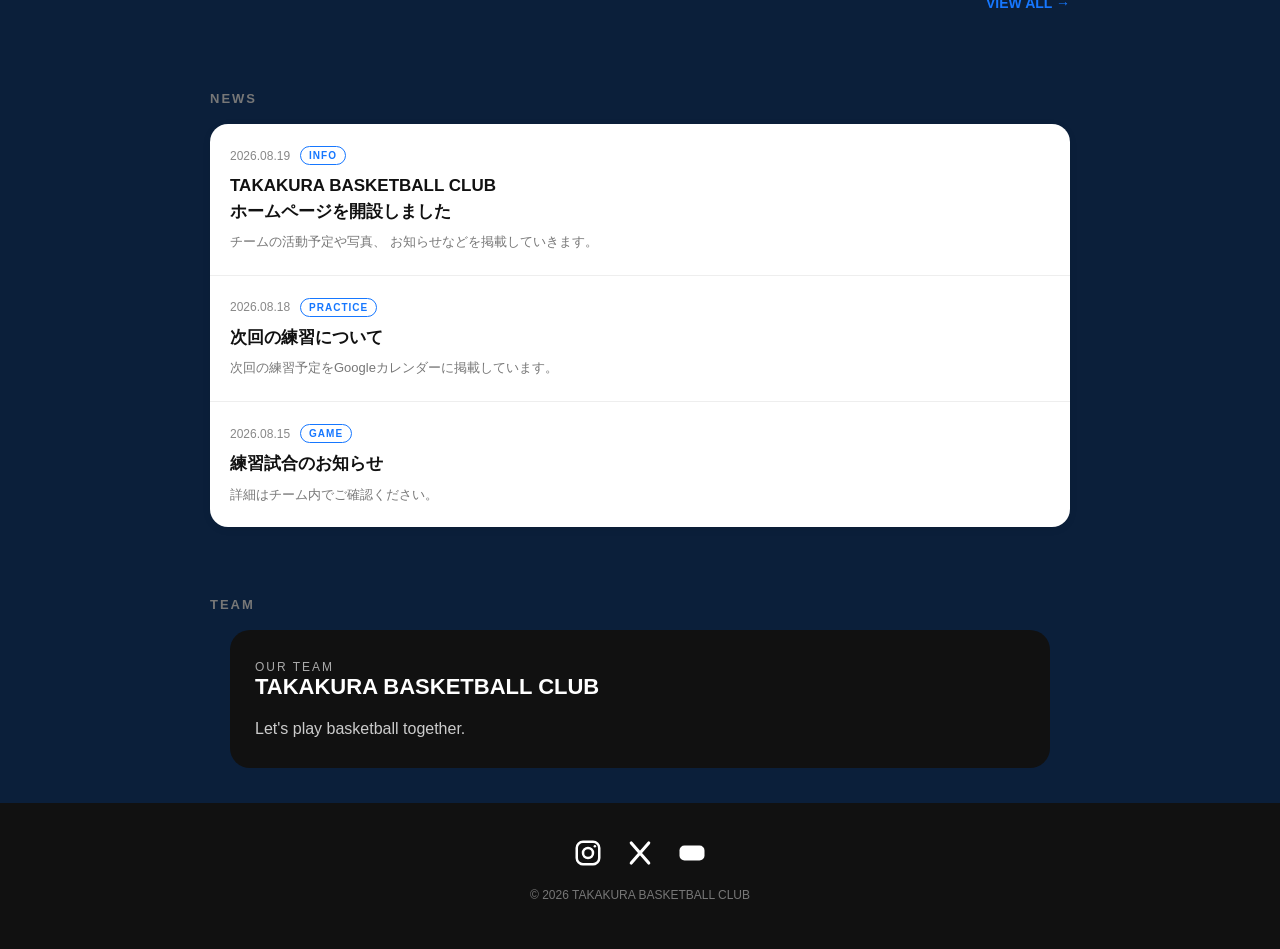
==== commit 62e846f4: "index.html を更新" ====
--- a/index.html
+++ b/index.html
@@ -474,7 +474,7 @@
       <!-- INSTAGRAM -->
 
       <a
-        href="#"
+        href="https://www.instagram.com/takakurambc?igsi=MW1qZjhlN3JnM3lpZA=="
         class="social-icon"
         aria-label="Instagram">
 
--- a/style.css
+++ b/style.css
@@ -46,6 +46,21 @@
   font-size: 20px;
   letter-spacing: 1px;
 }
+.header-logo {
+  width: 45px;
+  height: 45px;
+  object-fit: contain;
+  margin-right: 10px;
+}
+
+header {
+  display: flex;
+  align-items: center;
+}
+
+header h1 {
+  margin: 0;
+}
 
 
 /* ==================================================
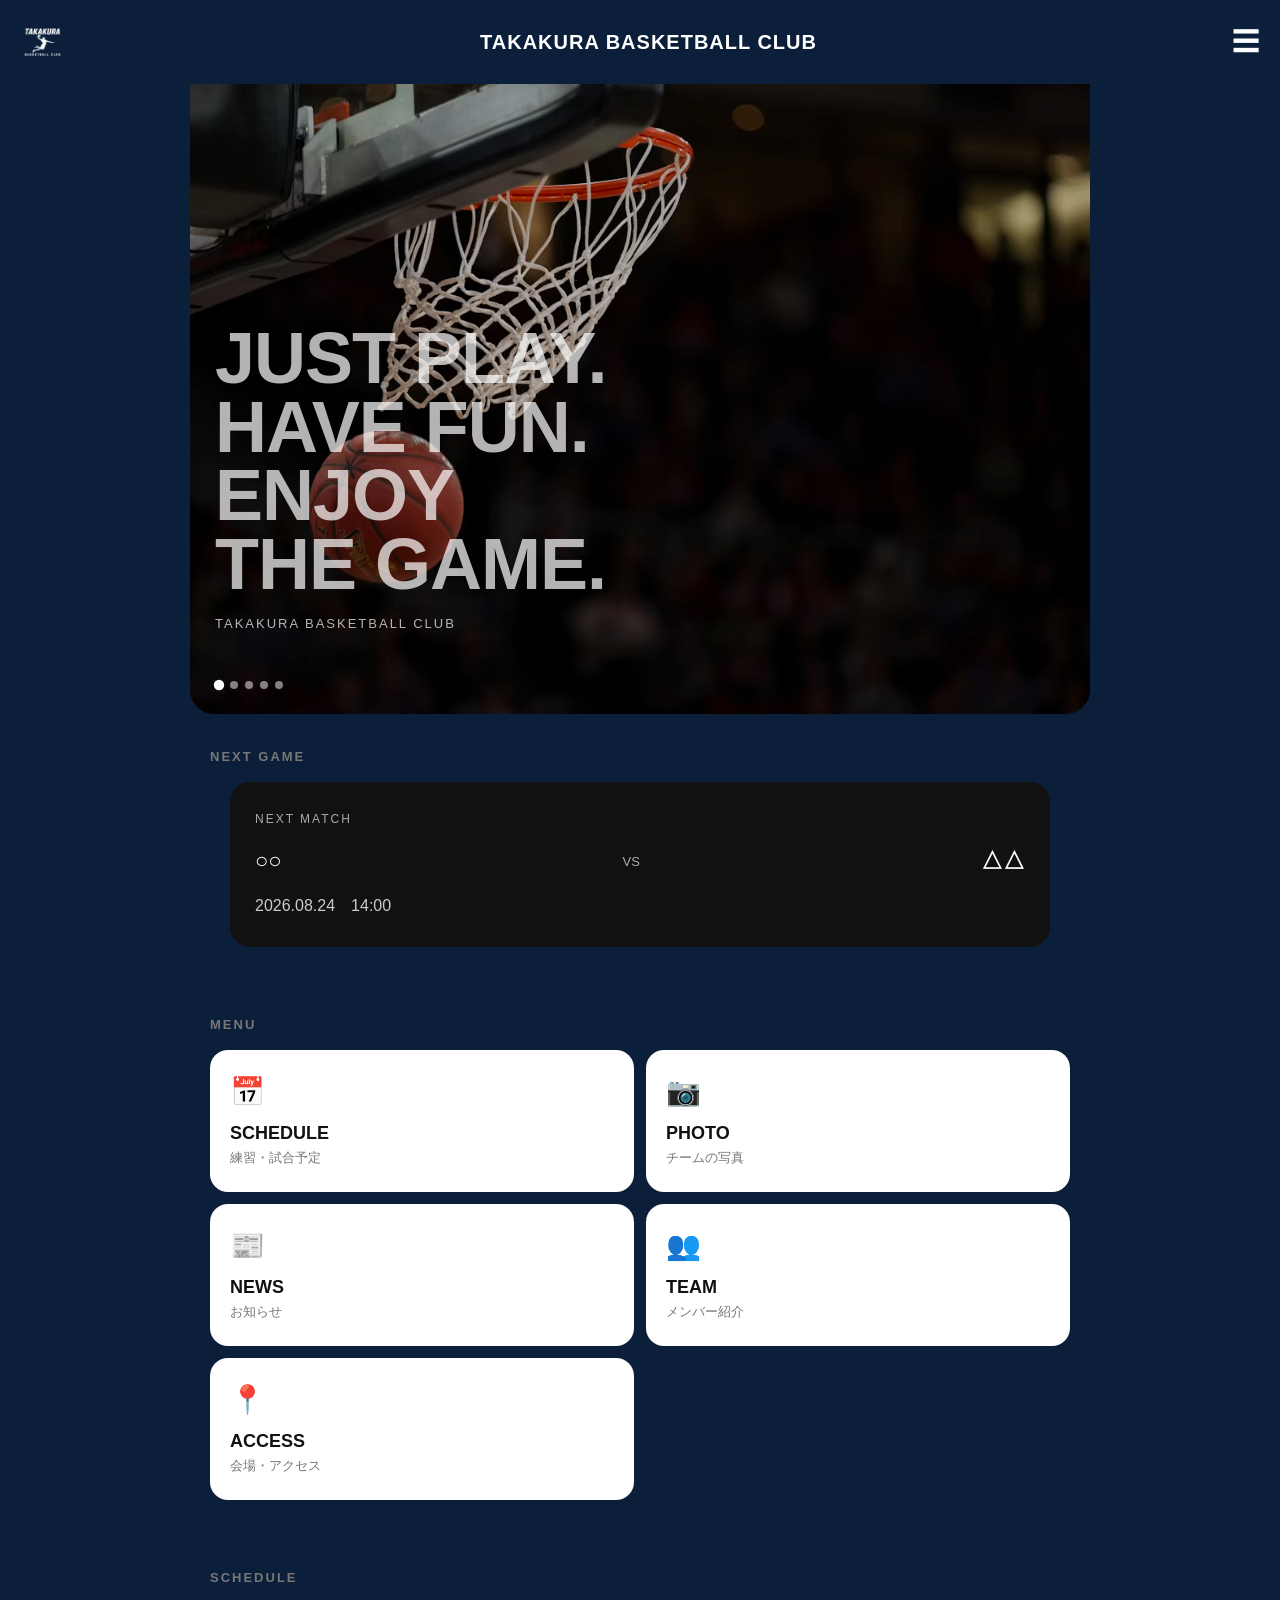
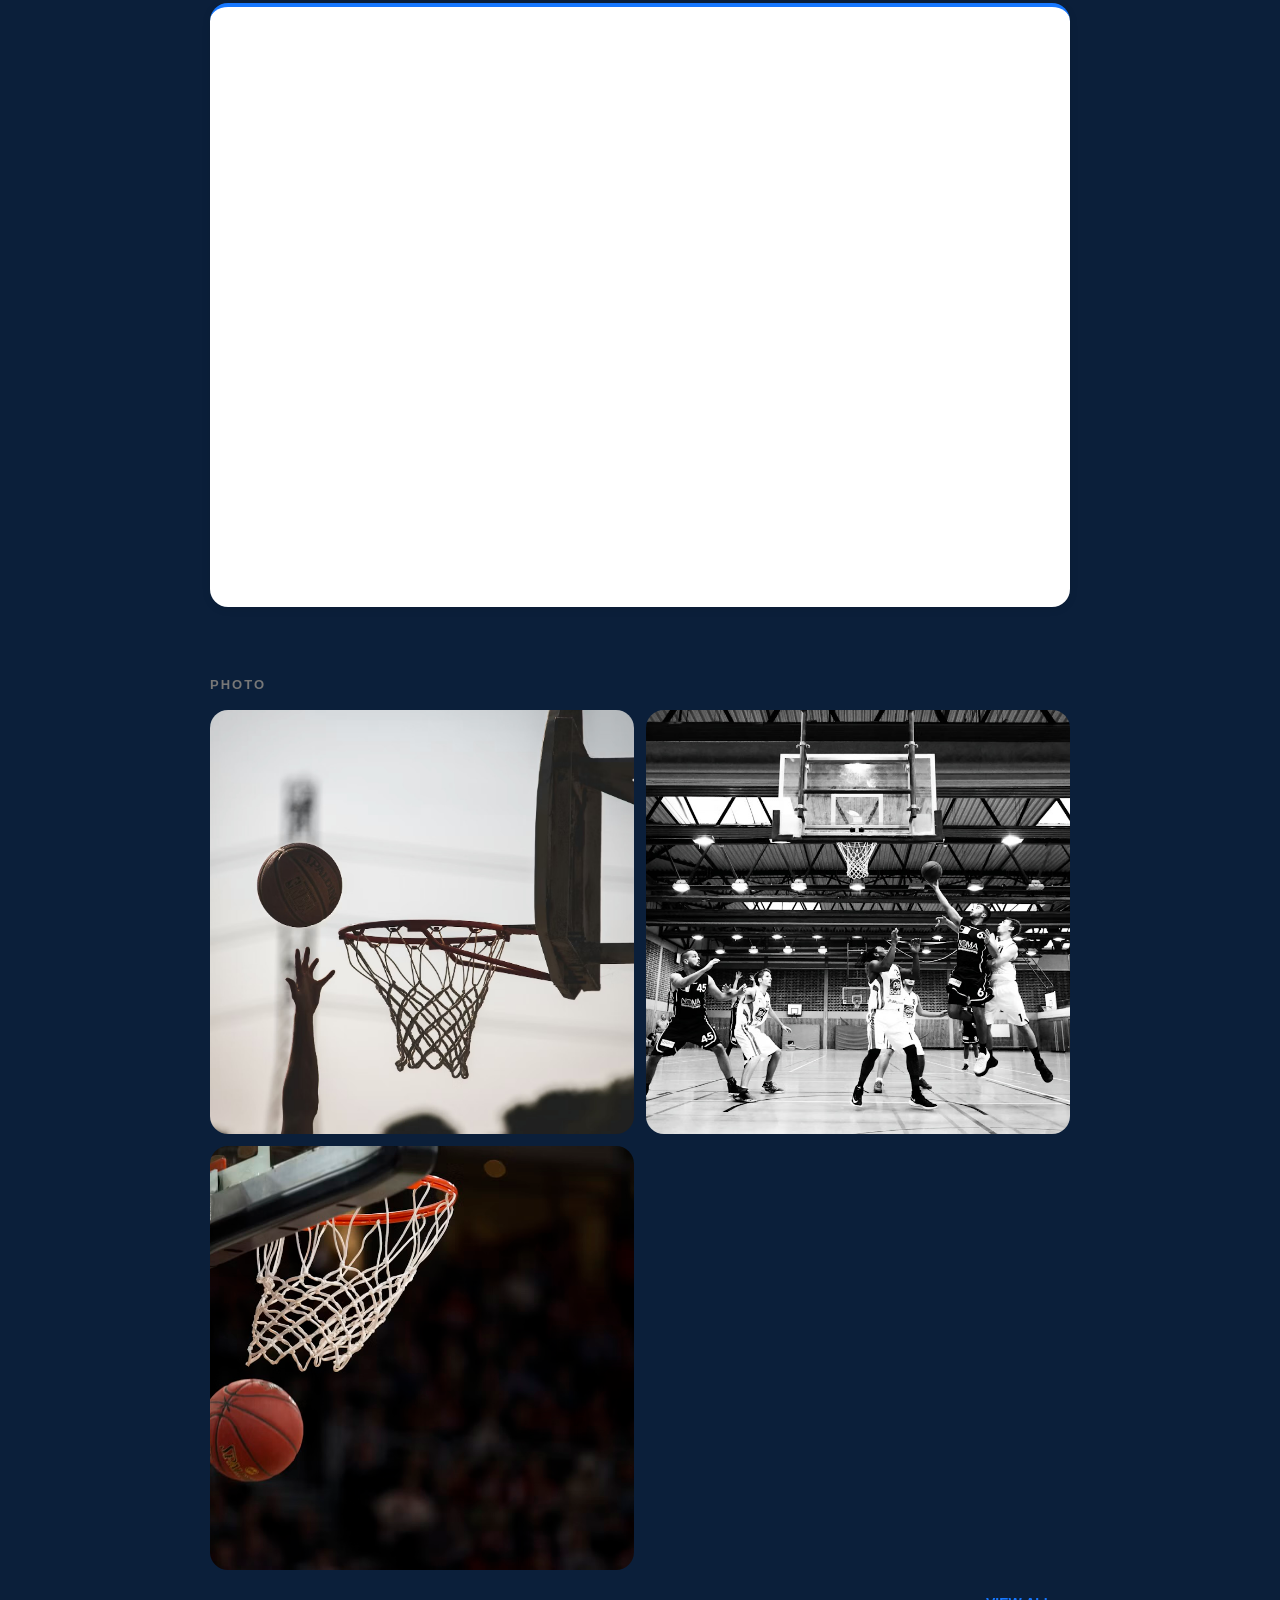
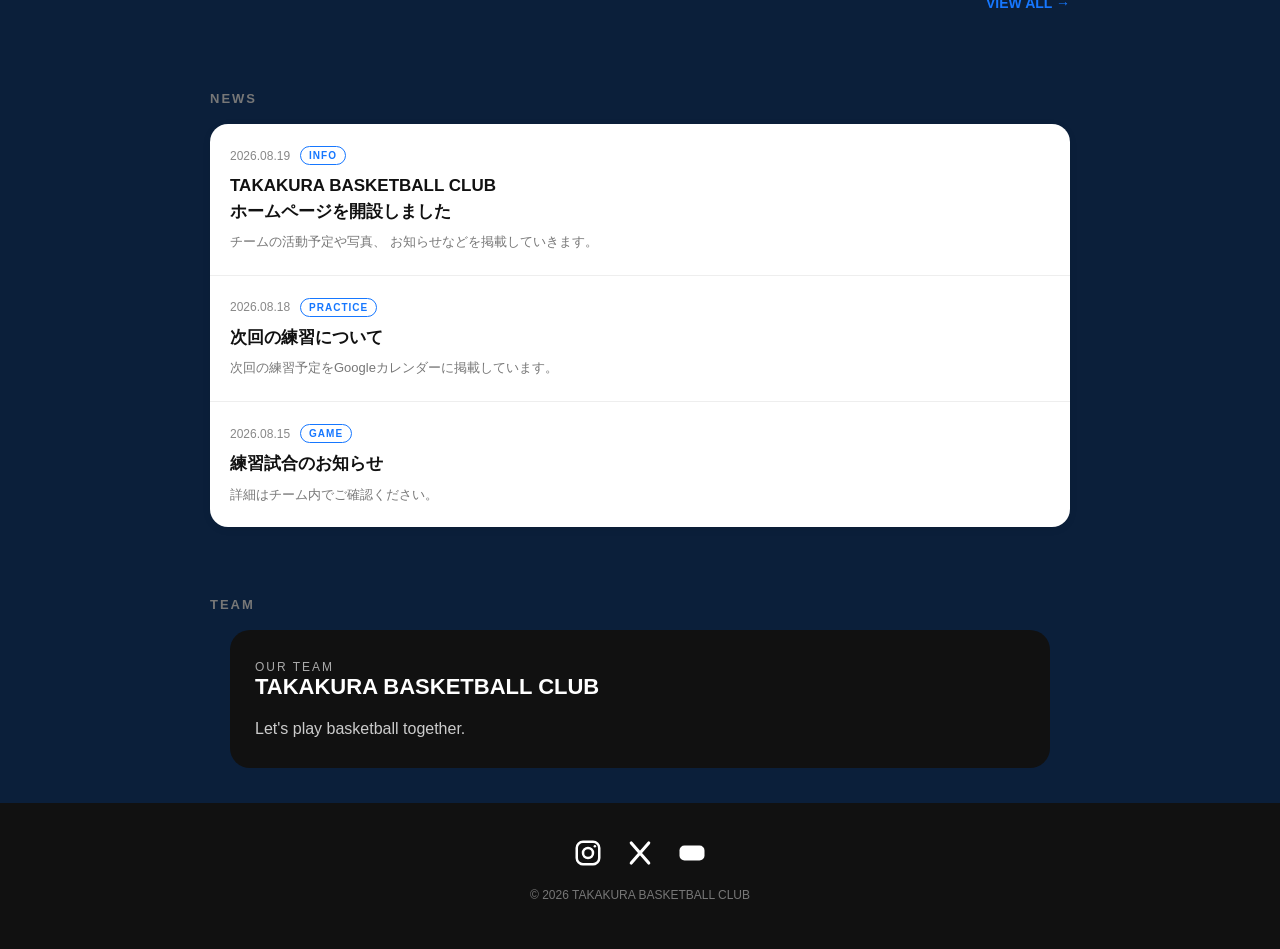
==== commit 456d3b6b: "index.html を更新" ====
--- a/index.html
+++ b/index.html
@@ -313,15 +313,15 @@
       <div class="photo-grid">
 
         <img
-          src="IMG_7628.jpeg"
+          src="IMG_7671.jpeg"
           alt="TAKAKURA BASKETBALL CLUB チーム写真">
 
         <img
-          src="IMG_7629.jpeg"
+          src="IMG_7672.jpeg"
           alt="TAKAKURA BASKETBALL CLUB チーム写真">
 
         <img
-          src="IMG_7630.jpeg"
+          src="IMG_7666.jpeg"
           alt="TAKAKURA BASKETBALL CLUB チーム写真">
 
       </div>
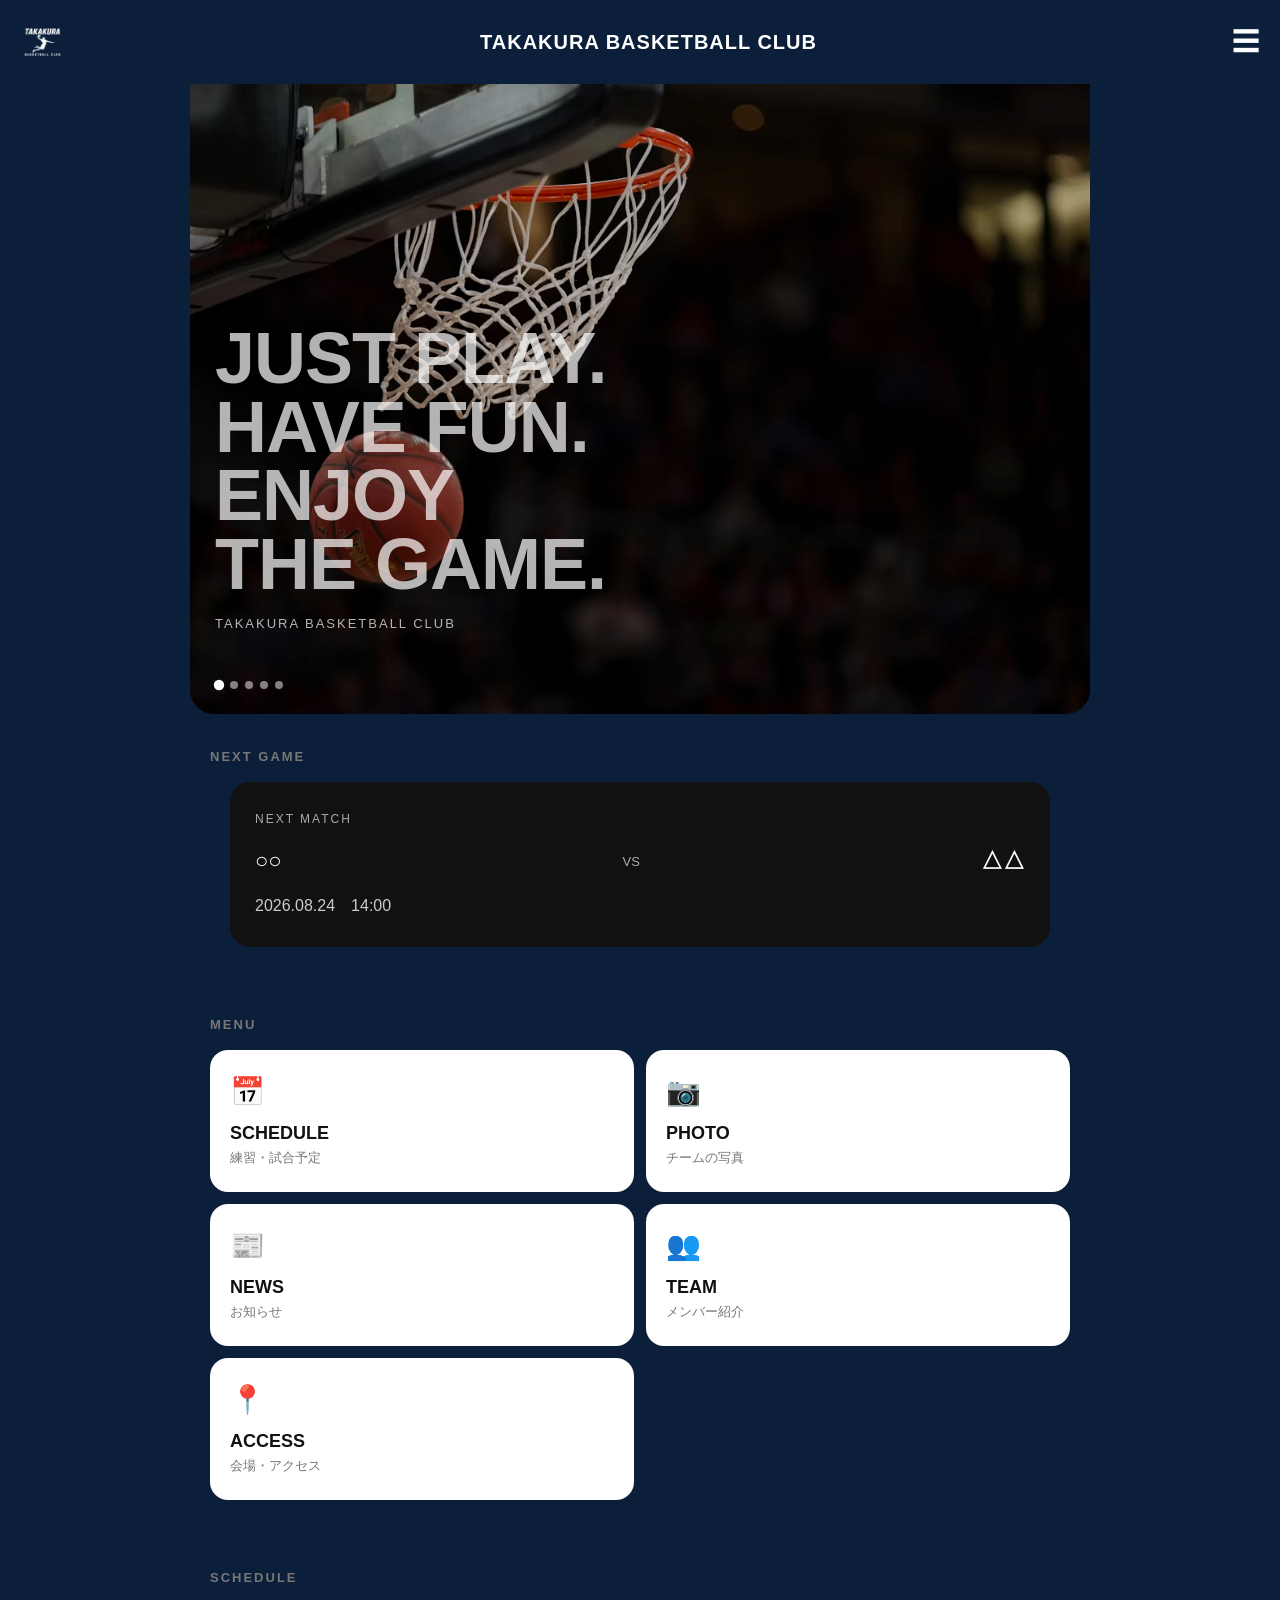
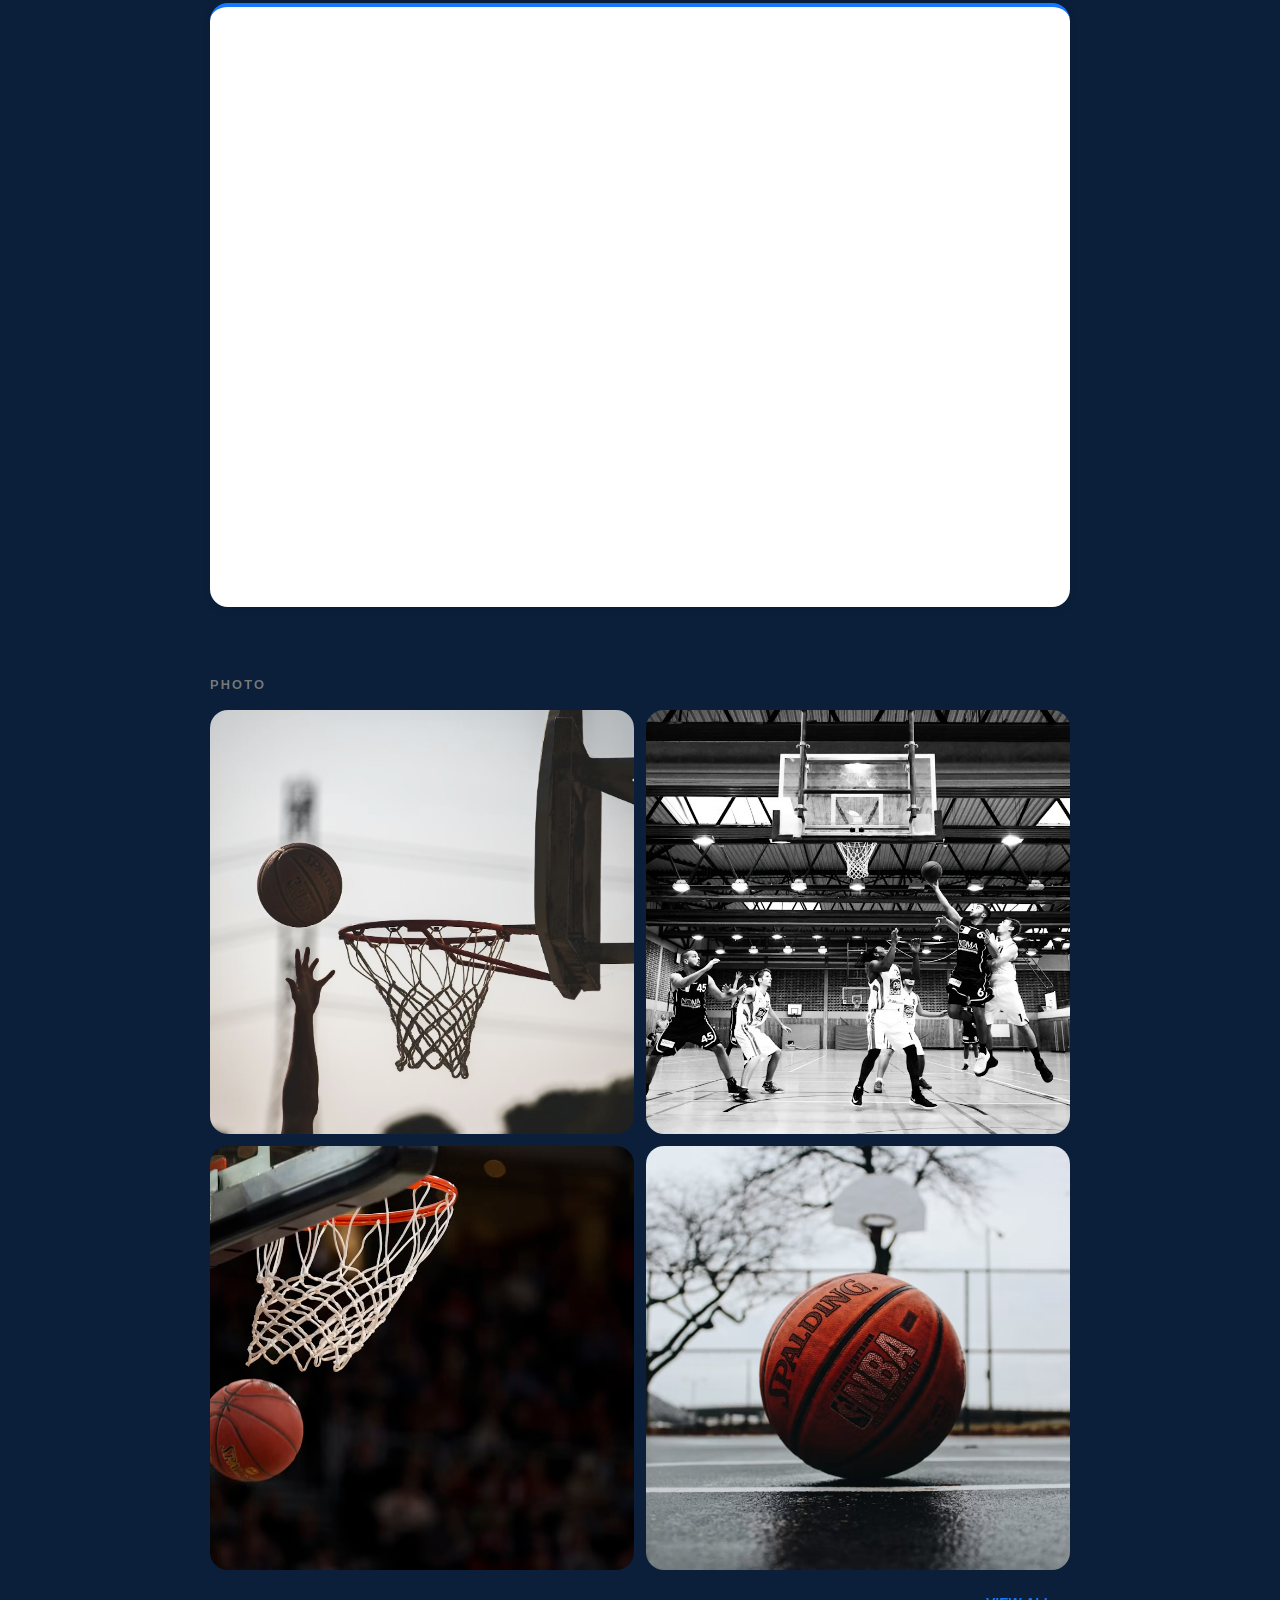
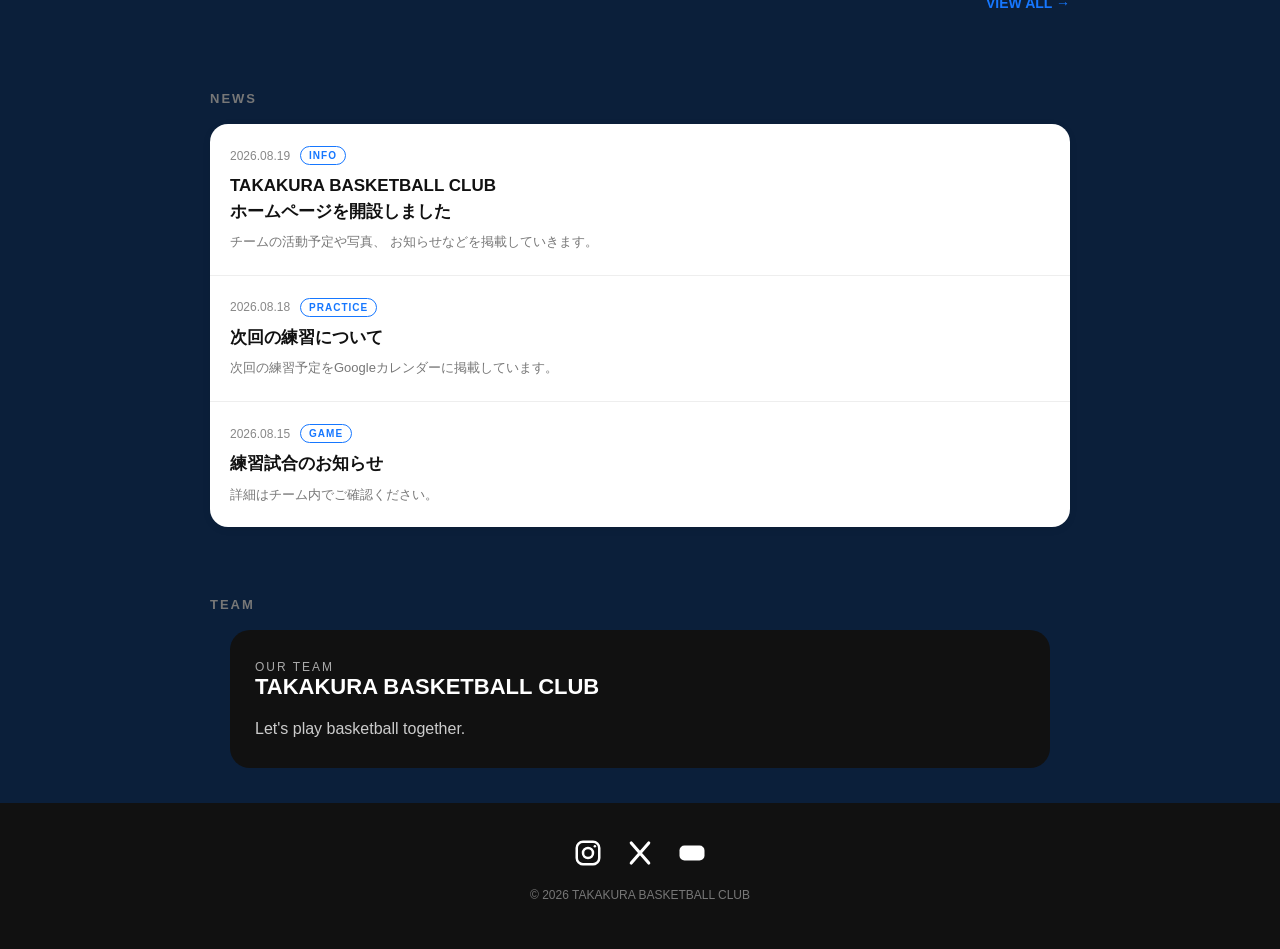
==== commit 438d952d: "index.html を更新" ====
--- a/index.html
+++ b/index.html
@@ -322,6 +322,10 @@
 
         <img
           src="IMG_7666.jpeg"
+          alt="TAKAKURA BASKETBALL CLUB チーム写真">
+
+         <img
+          src="IMG_7667.jpeg"
           alt="TAKAKURA BASKETBALL CLUB チーム写真">
 
       </div>
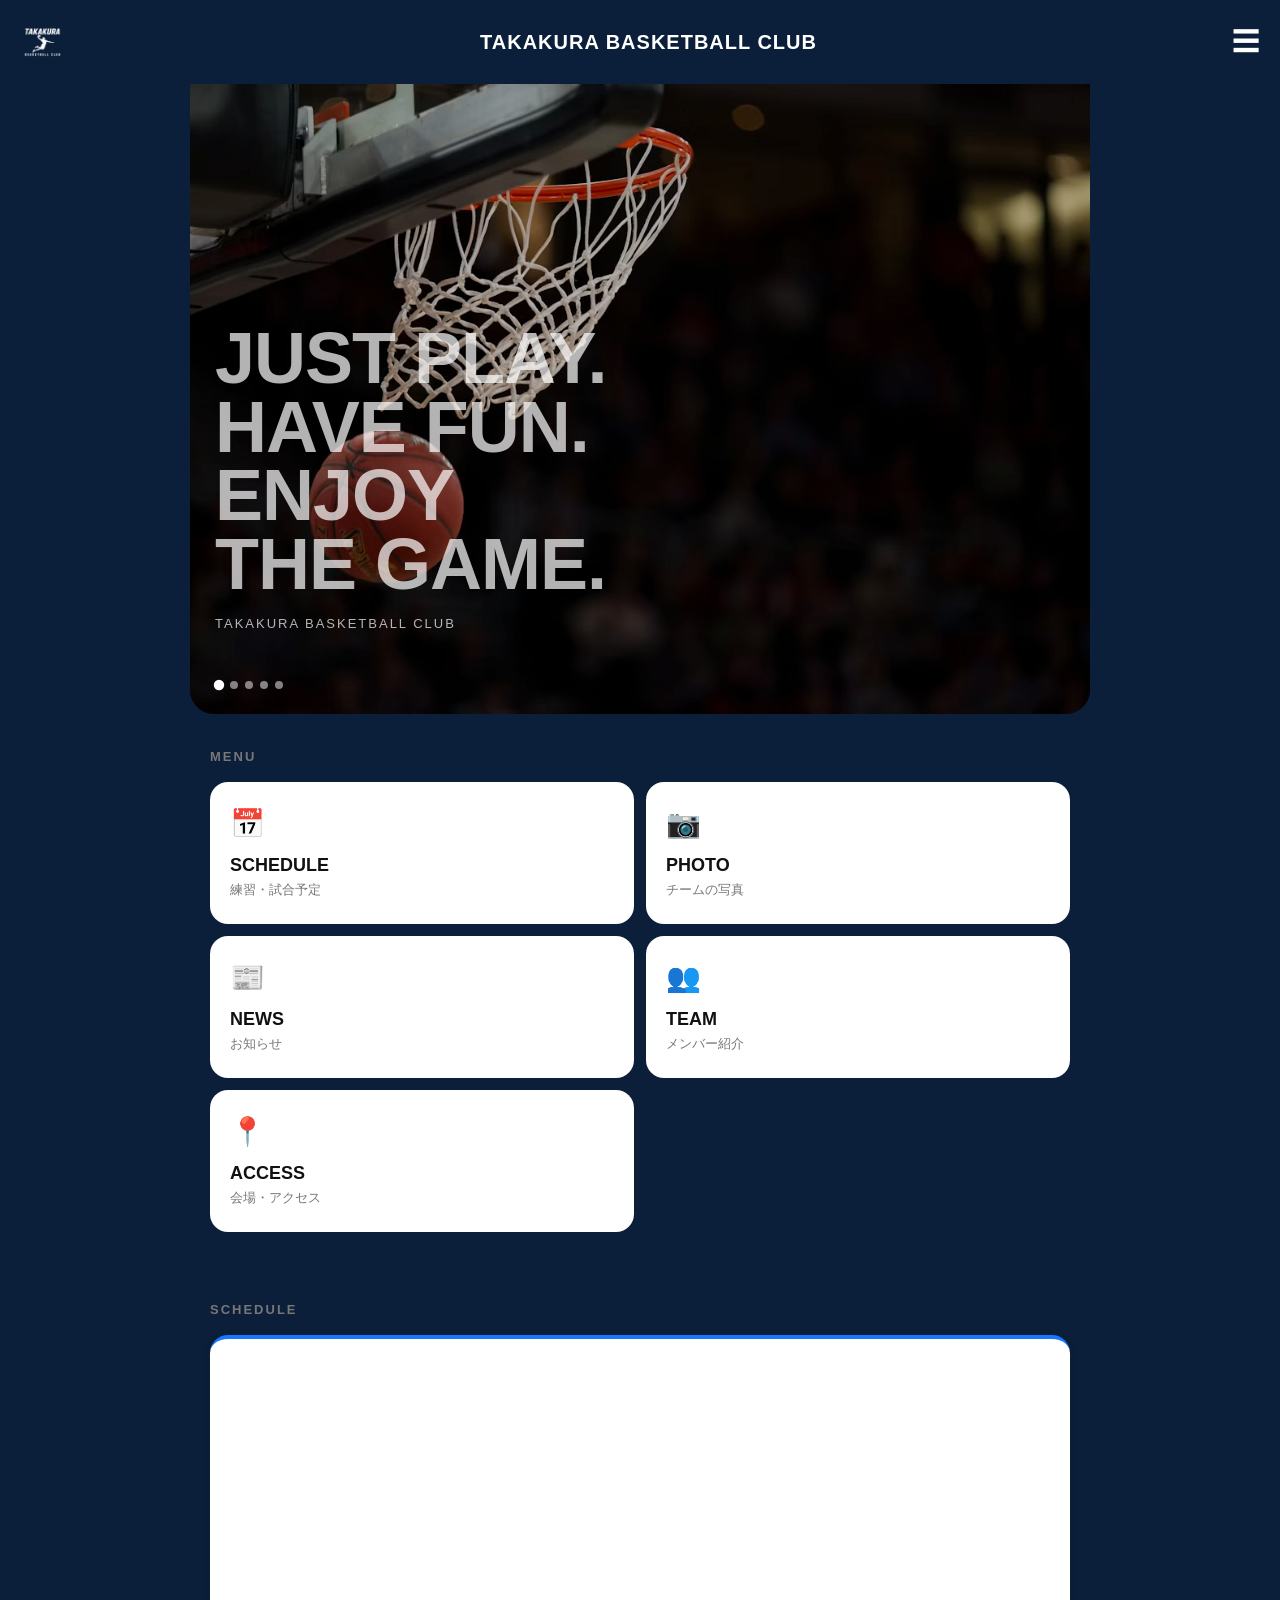
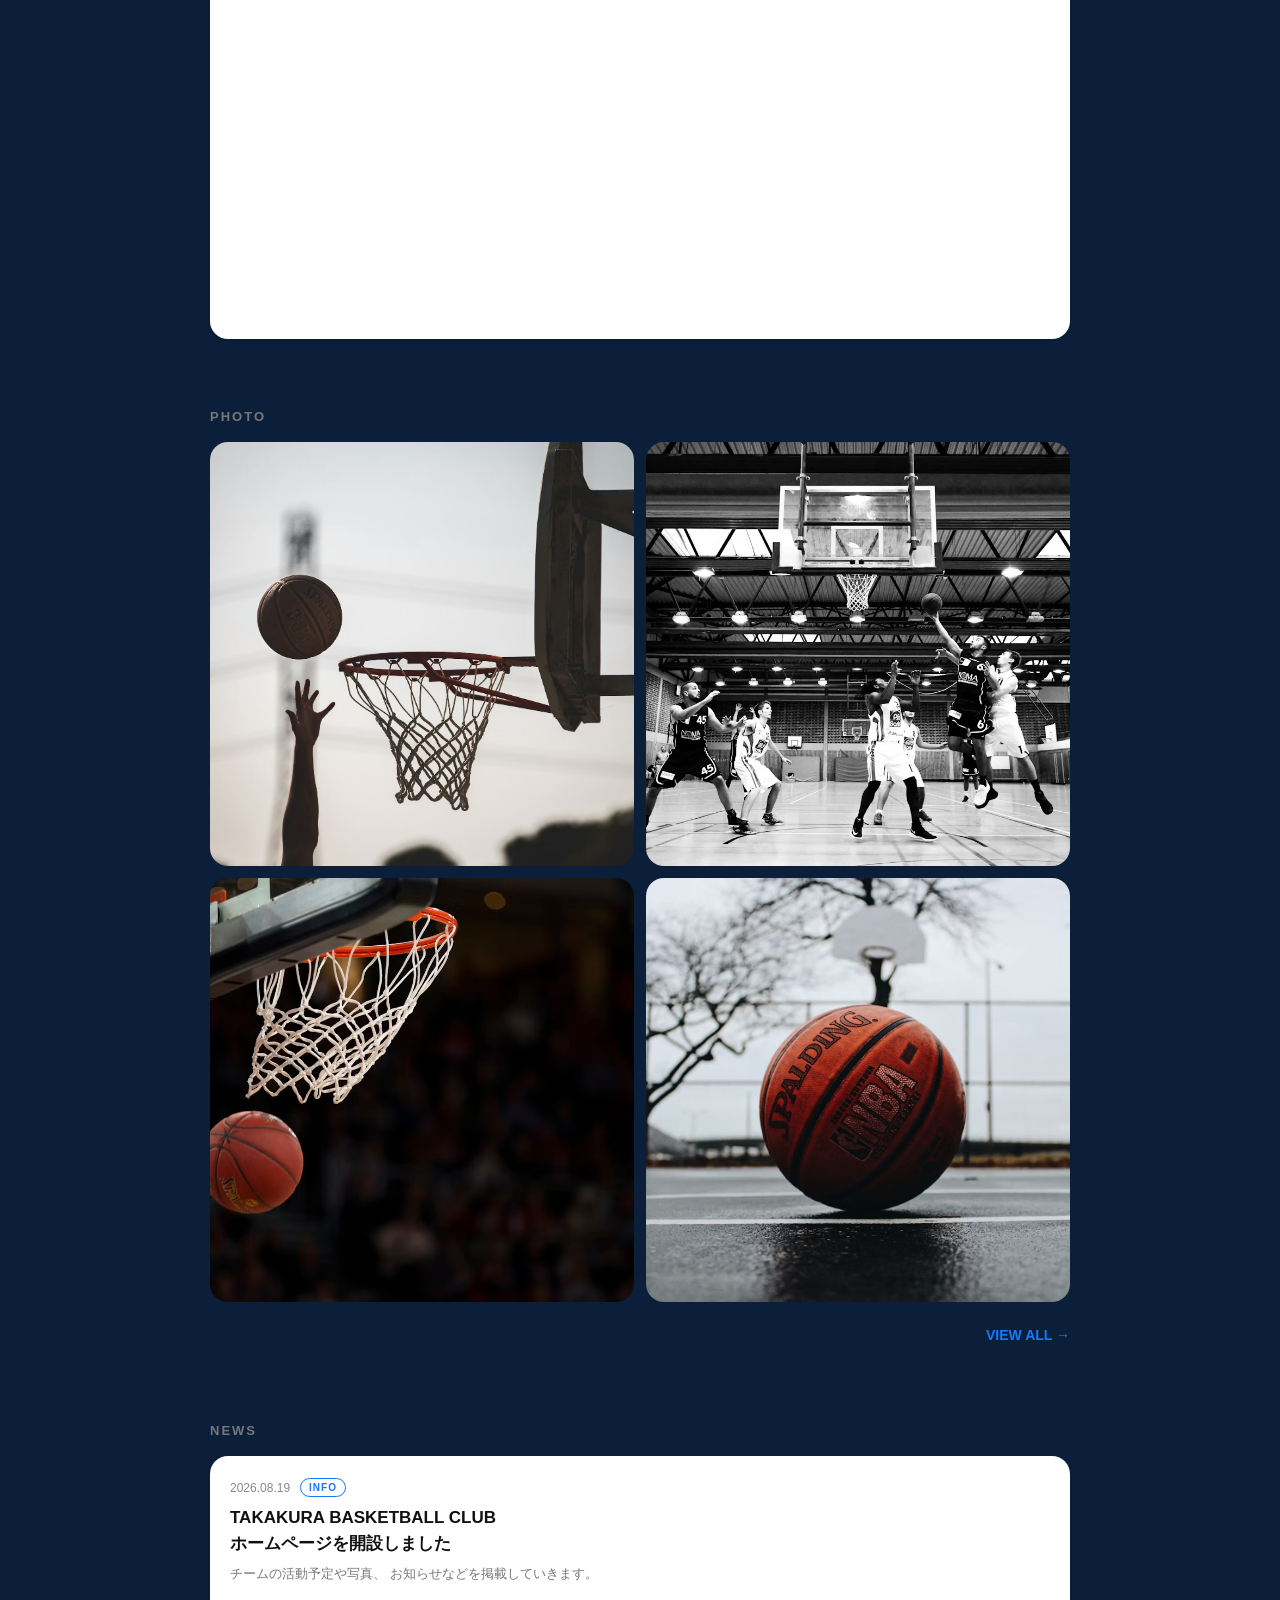
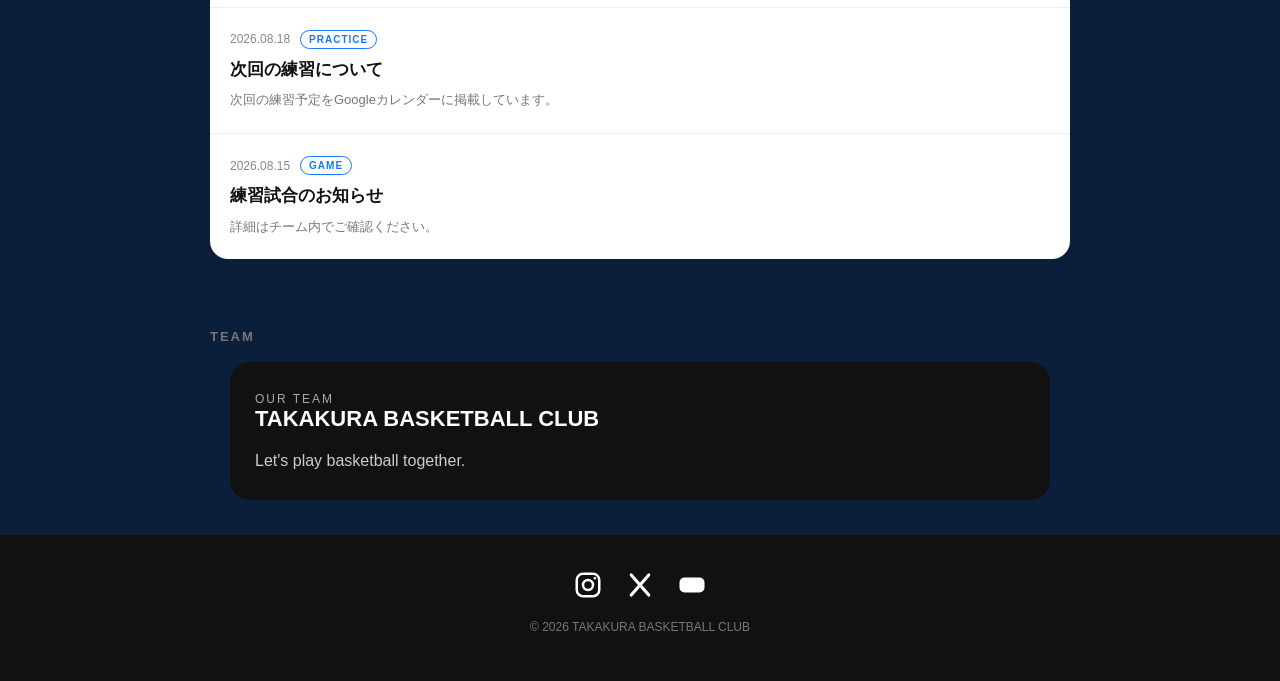
==== commit d0c73716: "index.html を更新" ====
--- a/index.html
+++ b/index.html
@@ -174,7 +174,7 @@
     <!-- =========================
          NEXT GAME
     ========================== -->
-
+<!-- =========================
     <section>
 
       <h2>NEXT GAME</h2>
@@ -202,7 +202,7 @@
       </div>
 
     </section>
-
+  ========================== -->
 
     <!-- =========================
          MENU
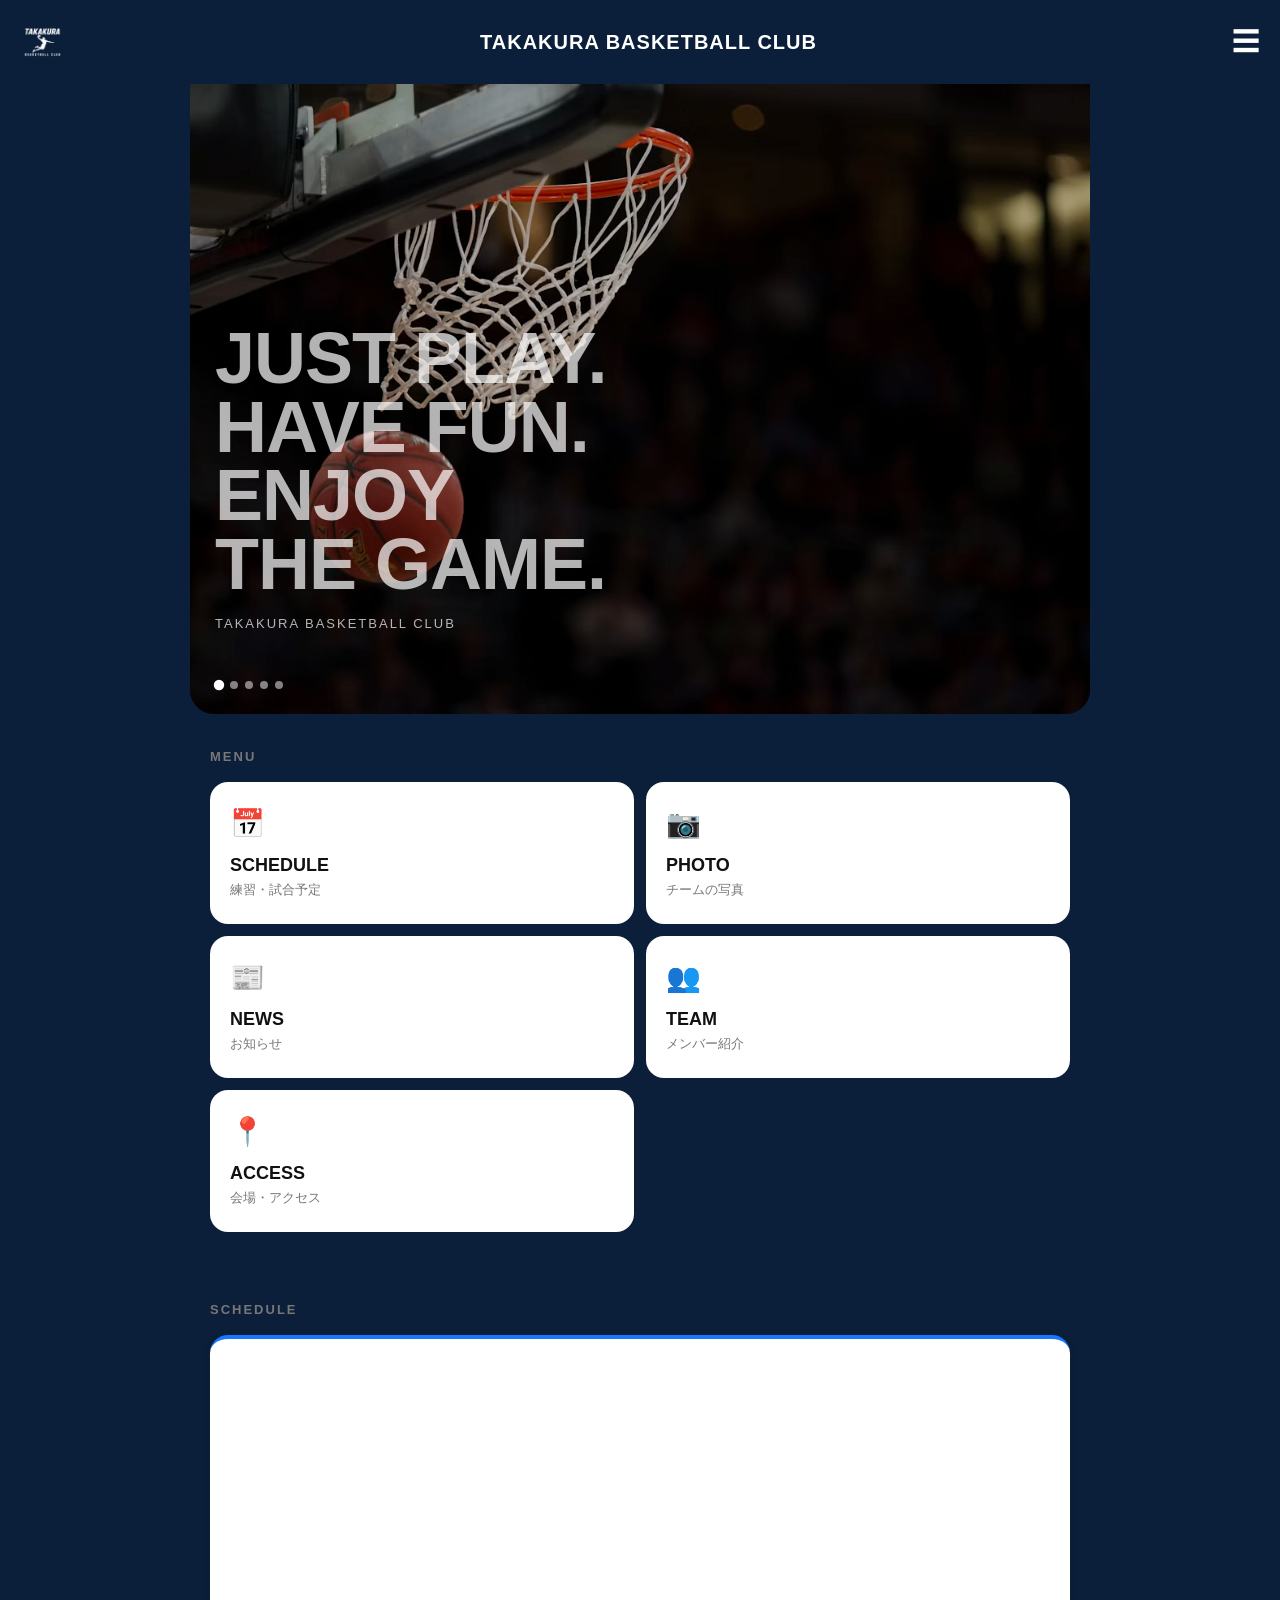
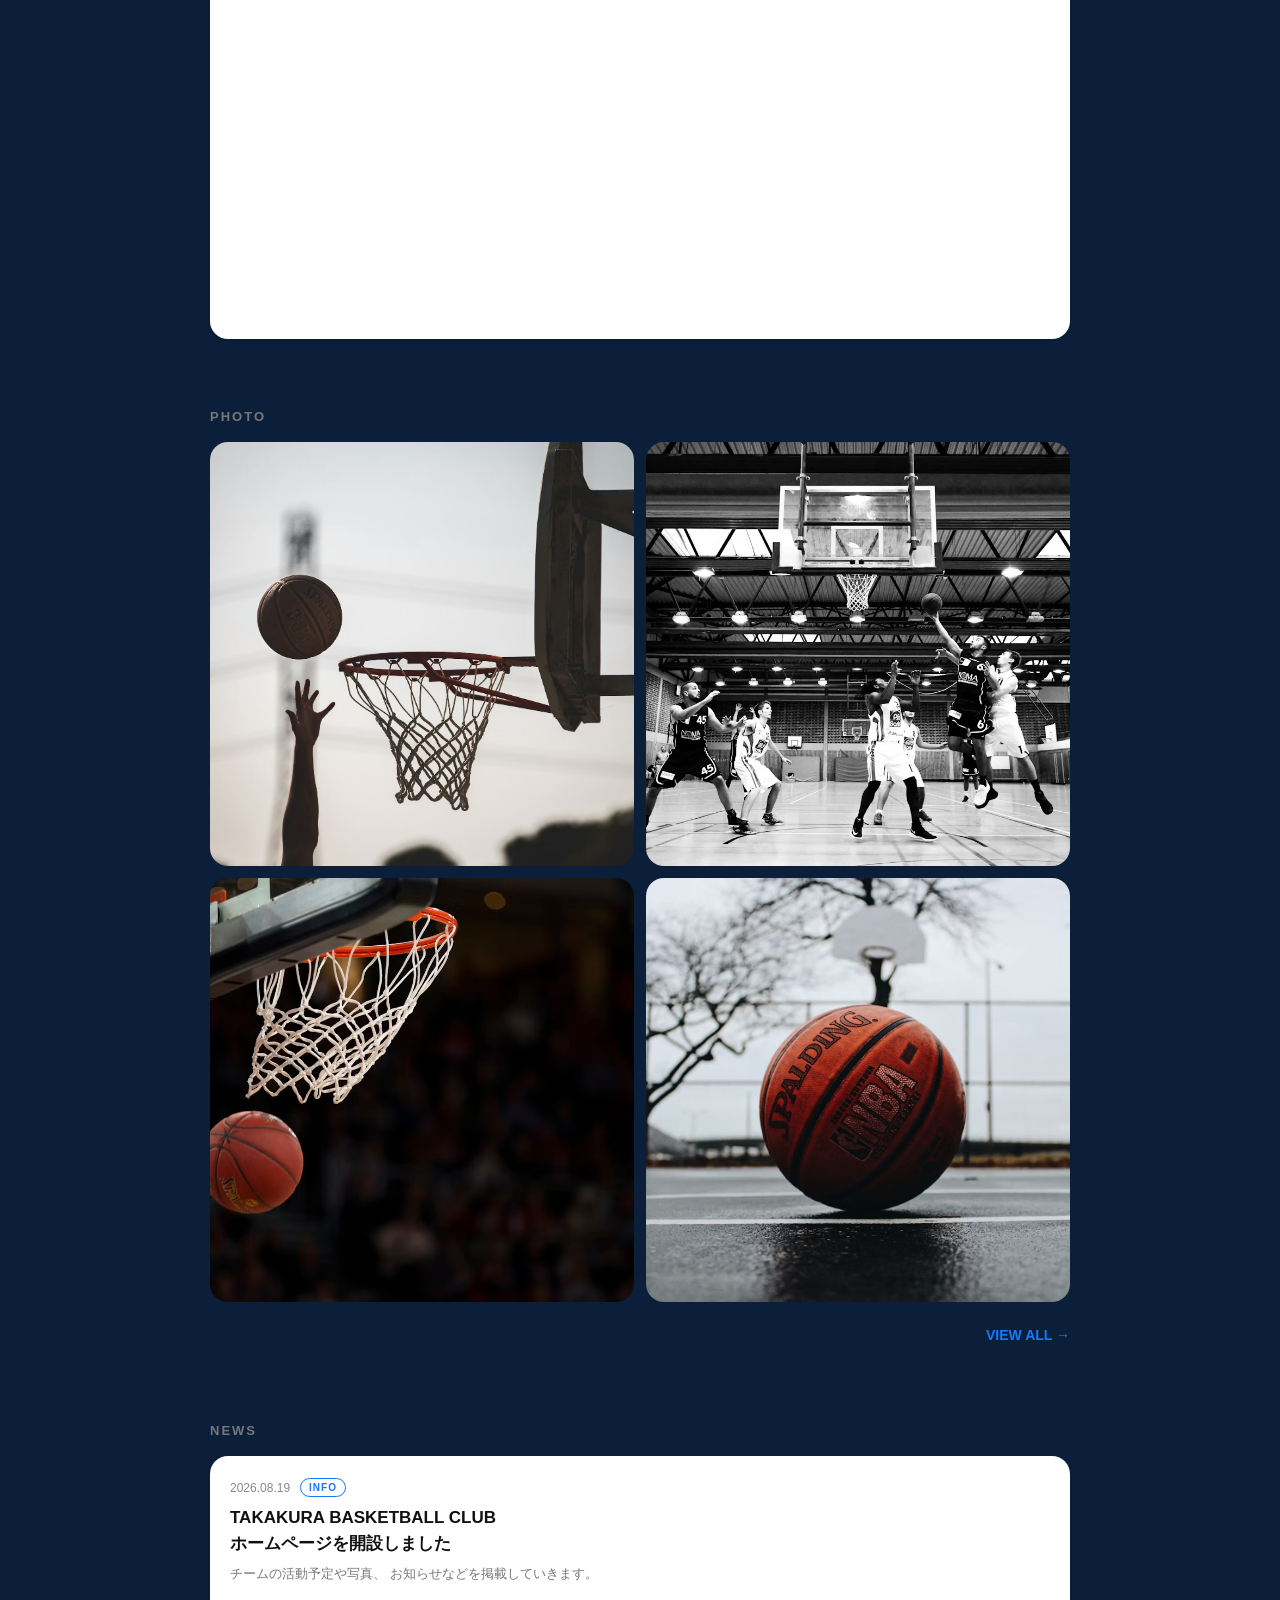
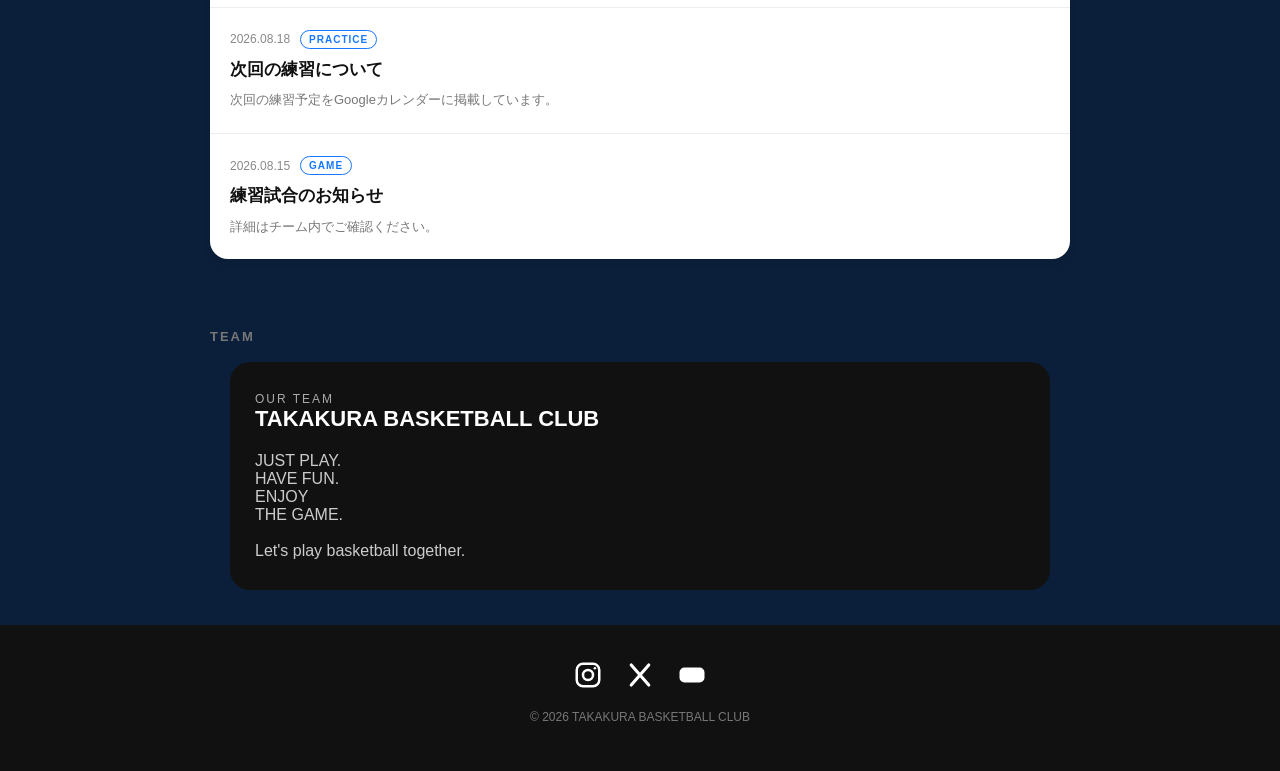
==== commit cf1746a0: "index.html を更新" ====
--- a/index.html
+++ b/index.html
@@ -455,6 +455,11 @@
         </div>
 
         <div class="date">
+          JUST PLAY.<br>
+          HAVE FUN.<br>
+          ENJOY<br>
+          THE GAME.<br>
+            <br>
           Let's play basketball together.
         </div>
 
